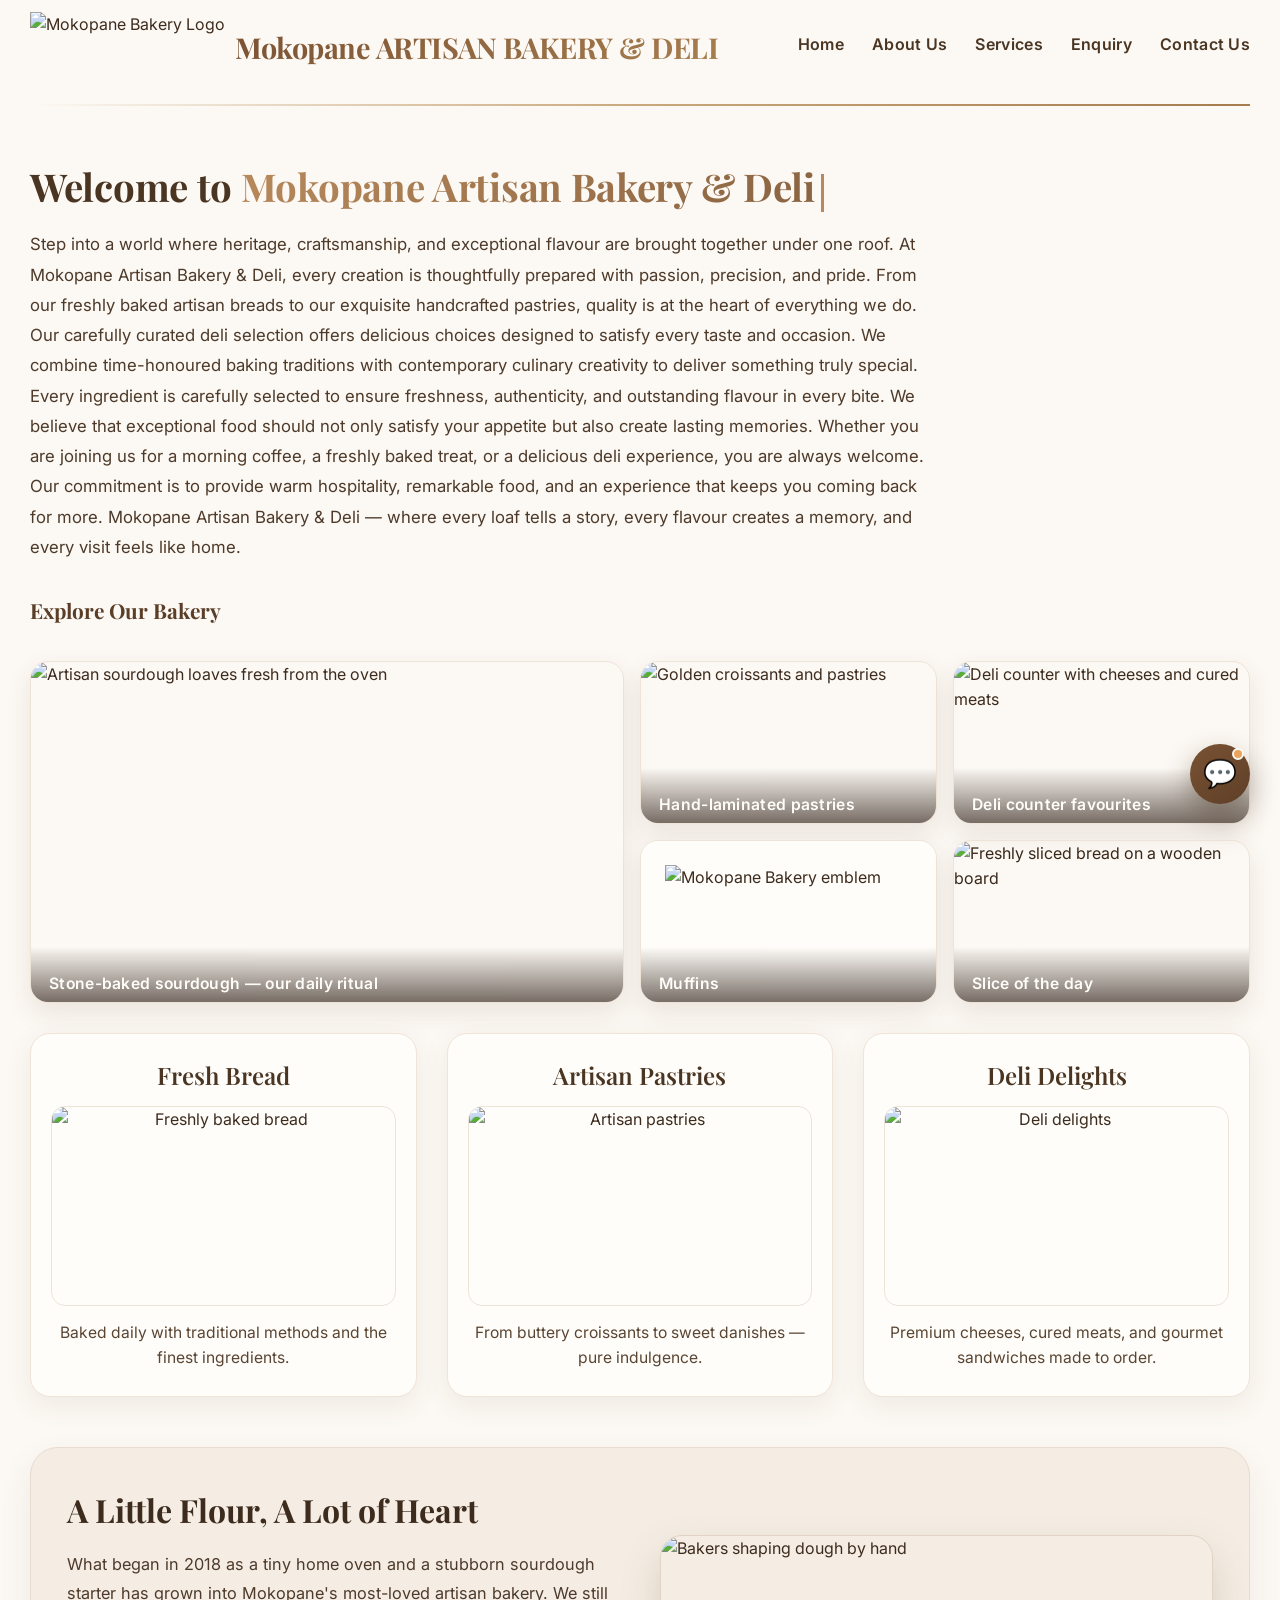
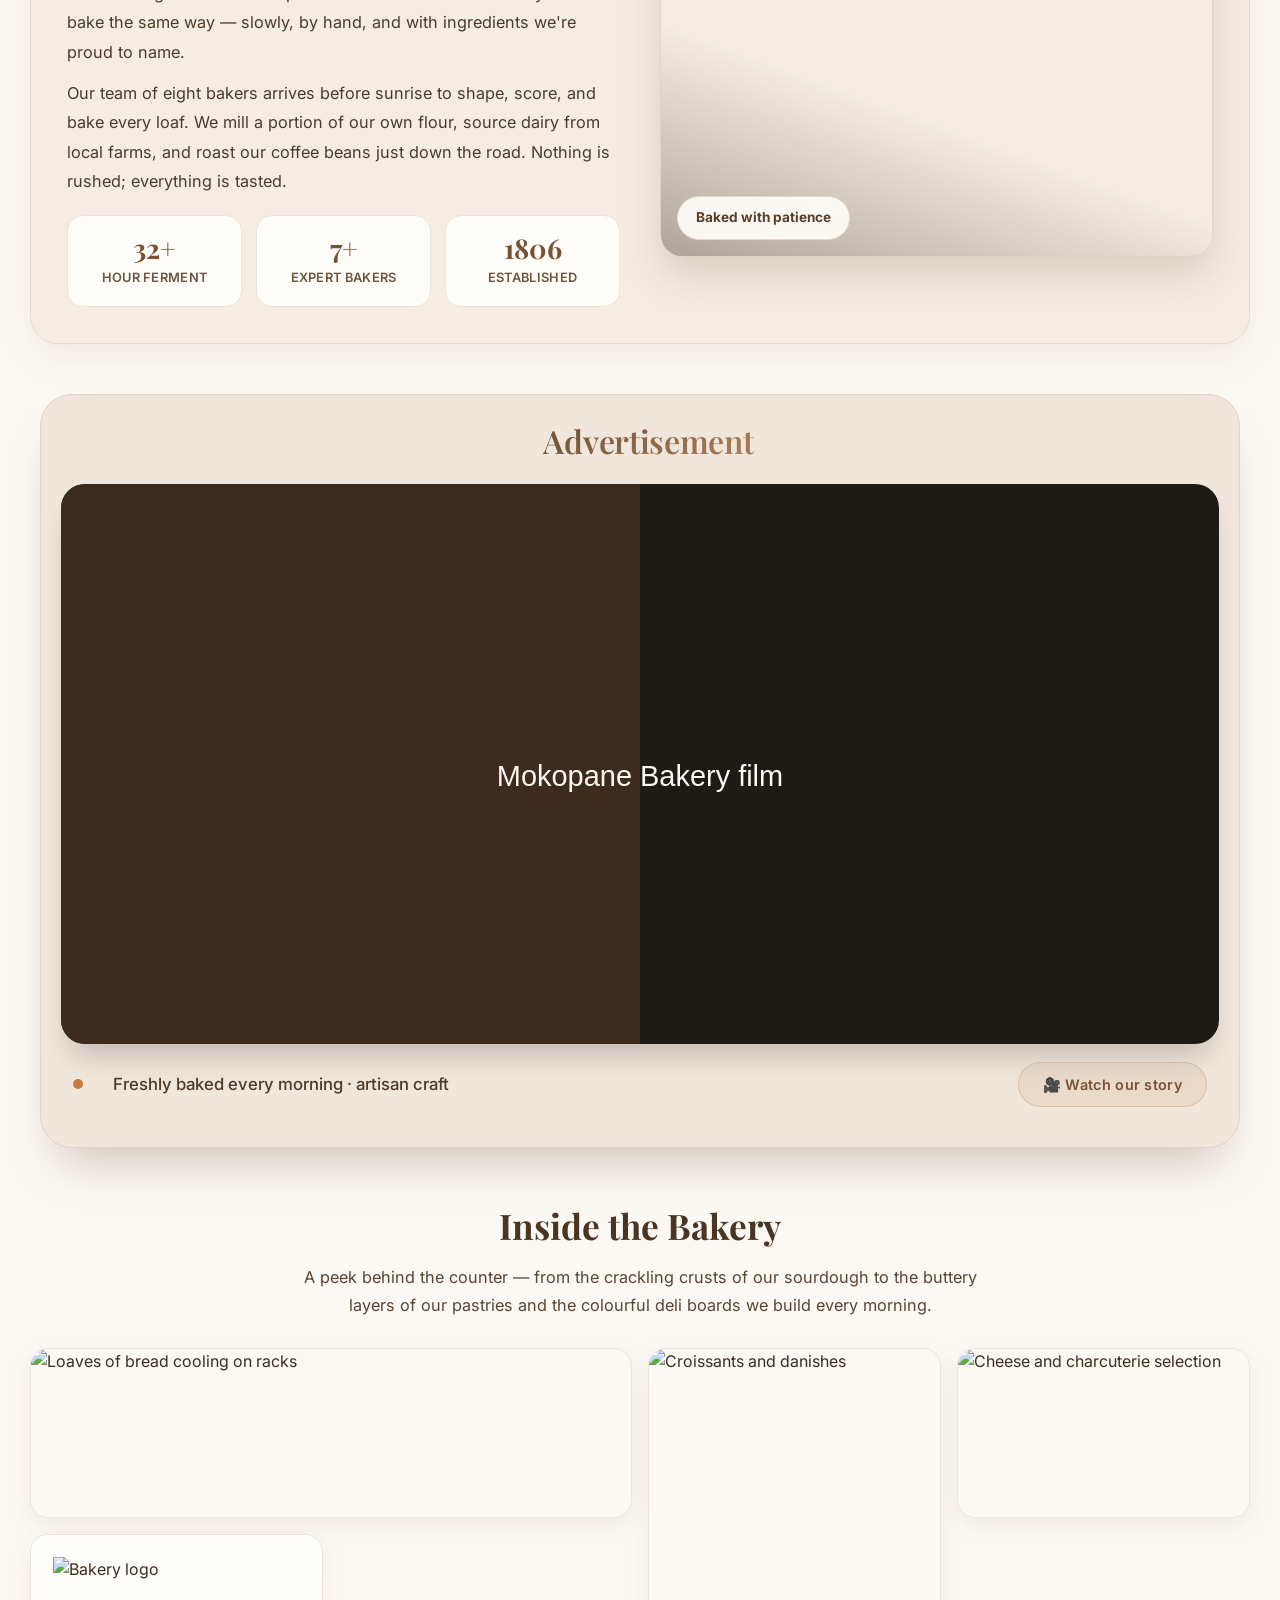
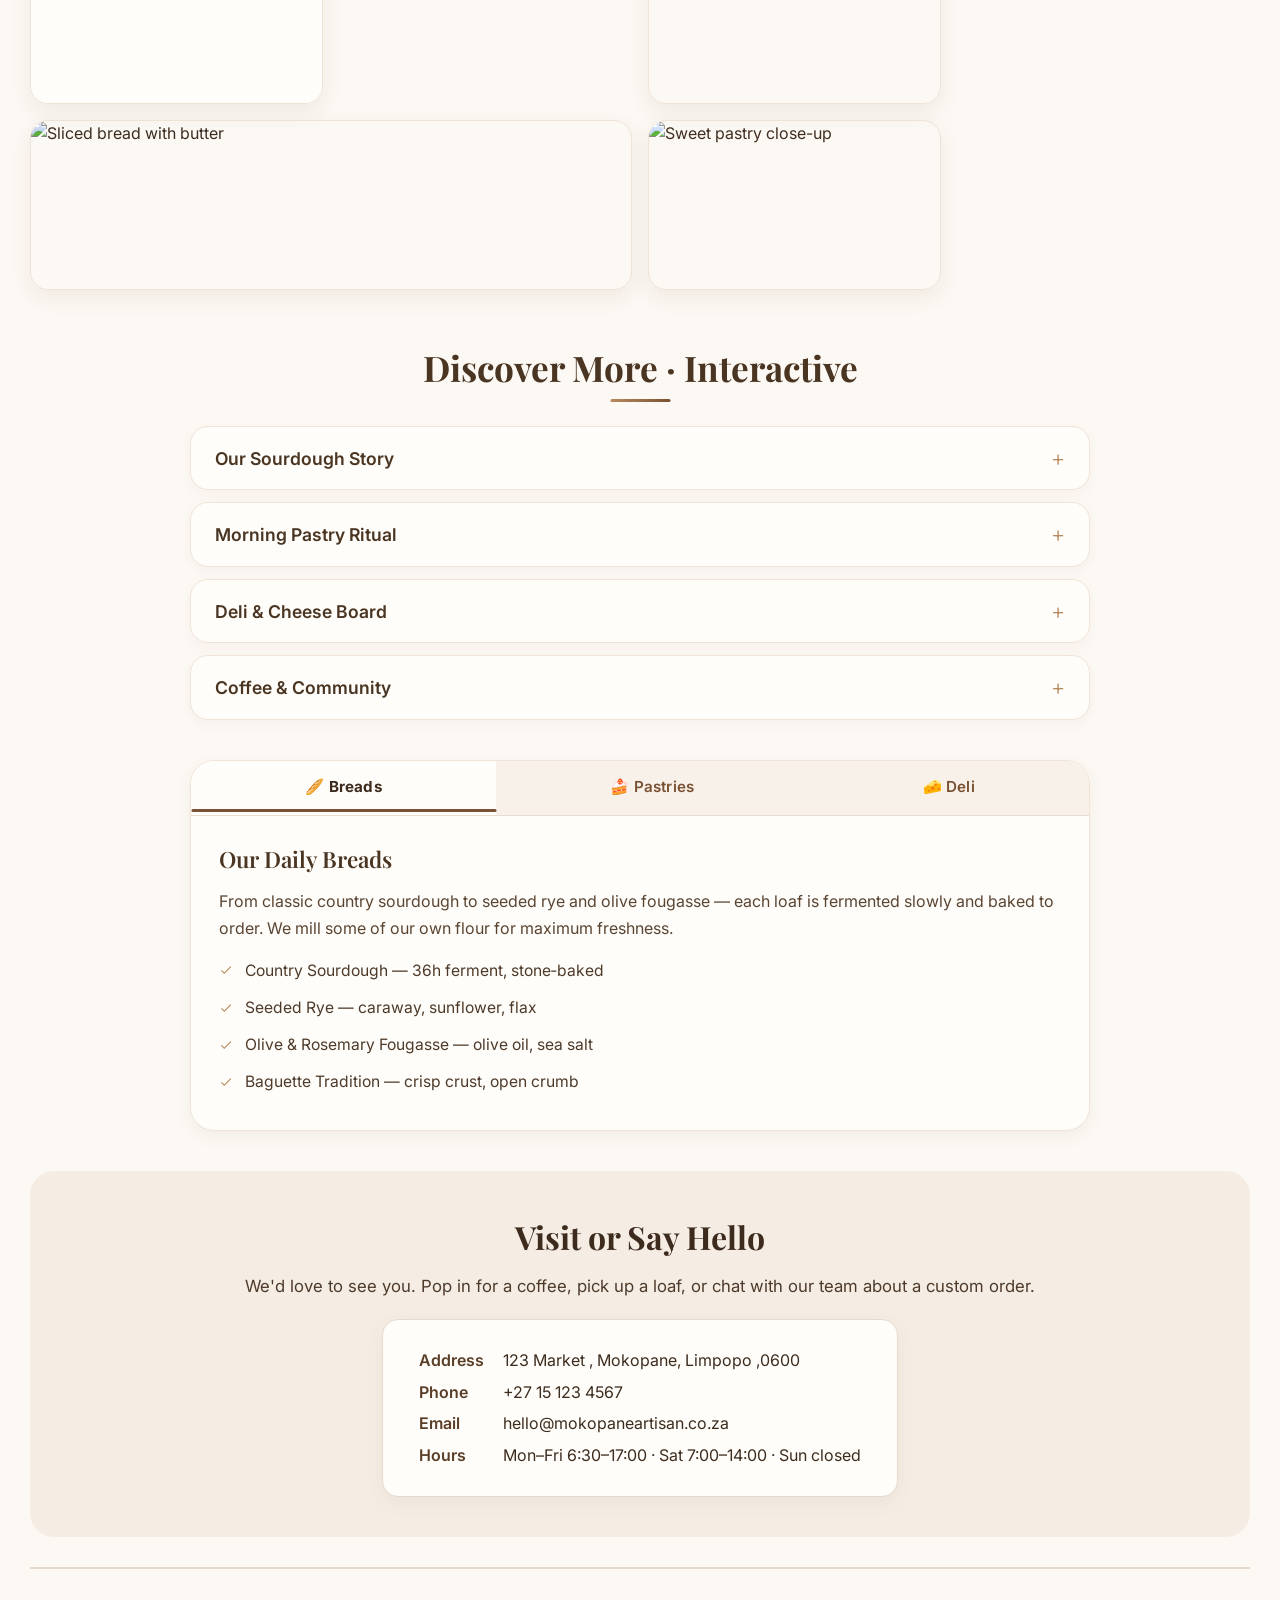
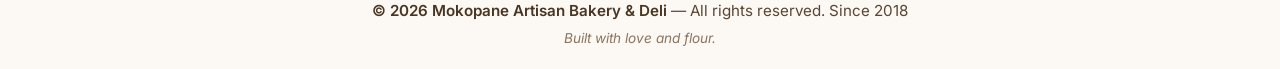
==== Final POE WEDE Part 3 Thapelo Daniel Manyama ST10270404/Websites/index.html @ 0e778c8f "Add files via upload" ====
<!DOCTYPE html>
<html lang="en">
<head>
    <meta charset="UTF-8">
    <meta name="viewport" content="width=device-width, initial-scale=1.0">
    <title>index</title>
    
    
    <meta name="description" content="Mokopane Artisan Bakery &amp; Deli offers fresh sourdough, handmade pastries, artisan cheeses, cured meats and gourmet sandwiches in Mokopane, Limpopo. Visit us or order custom cakes.">
    <meta name="keywords" content="Mokopane bakery, artisan bakery, deli, sourdough bread, pastries, croissants, cheese board, custom cakes, Limpopo bakery, fresh bread Mokopane">
    <meta name="author" content="Mokopane Artisan Bakery &amp; Deli">
    <meta name="robots" content="index, follow">
    <meta name="theme-color" content="#7a5233">


    <!-- Google Fonts -->
    <link rel="preconnect" href="https://fonts.googleapis.com">
    <link rel="preconnect" href="https://fonts.gstatic.com" crossorigin>
    <link href="https://fonts.googleapis.com/css2?family=Playfair+Display:ital,wght@0,400;0,600;0,700;1,400&family=Inter:wght@300;400;500;600;700&display=swap" rel="stylesheet">

    <style>
        /* ===== RESET & BASE ===== */
        * {
            margin: 0;
            padding: 0;
            box-sizing: border-box;
        }

        body {
            font-family: 'Inter', sans-serif;
            background: #fcf8f3;
            color: #3d2c1e;
            line-height: 1.6;
            scroll-behavior: smooth;
            overflow-x: hidden;
        }

        a {
            text-decoration: none;
            color: inherit;
            transition: color 0.25s ease;
        }

        img {
            max-width: 100%;
            height: auto;
            display: block;
            border-radius: 14px;
        }

        hr {
            border: none;
            height: 2px;
            background: linear-gradient(90deg, transparent, #c9a87c, #a67c4e, #c9a87c, transparent);
            margin: 10px 0 30px 0;
            background-size: 200% 100%;
            animation: shimmerLine 4s linear infinite;
        }

        @keyframes shimmerLine {
            0% { background-position: -200% 0; }
            100% { background-position: 200% 0; }
        }

        /* ===== CONTAINER ===== */
        .container {
            max-width: 1280px;
            margin: 0 auto;
            padding: 0 30px;
        }

        /* ===== HEADER ===== */
        .header-table {
            width: 100%;
            border-collapse: collapse;
        }

        .header-table td {
            padding: 12px 0;
            vertical-align: middle;
        }

        .logo-area {
            display: flex;
            align-items: center;
            gap: 6px;
            flex-wrap: wrap;
        }

        .logo-area img {
            height: 70px;
            width: auto;
            border-radius: 0;
            margin-right: 4px;
            transition: transform 0.4s cubic-bezier(0.2, 0.9, 0.3, 1.4);
            animation: logoFloat 6s ease-in-out infinite;
        }

        .logo-area img:hover {
            transform: rotate(-6deg) scale(1.06);
        }

        @keyframes logoFloat {
            0%, 100% { transform: translateY(0) rotate(0deg); }
            50% { transform: translateY(-5px) rotate(-2deg); }
        }

        .logo-area h1 {
            font-family: 'Playfair Display', serif;
            font-size: 1.8rem;
            font-weight: 700;
            color: #5a3e28;
            letter-spacing: -0.5px;
            background: linear-gradient(135deg, #7a5233, #a67c4e, #7a5233);
            background-size: 200% auto;
            -webkit-background-clip: text;
            -webkit-text-fill-color: transparent;
            background-clip: text;
            animation: gradientShift 6s ease infinite;
        }

        @keyframes gradientShift {
            0%, 100% { background-position: 0% center; }
            50% { background-position: 100% center; }
        }

        /* Navigation */
        .nav-links {
            display: flex;
            gap: 28px;
            justify-content: flex-end;
            flex-wrap: wrap;
        }

        .nav-links a {
            font-weight: 600;
            font-size: 1rem;
            color: #4a3522;
            letter-spacing: 0.3px;
            position: relative;
            padding-bottom: 4px;
        }

        .nav-links a::after {
            content: '';
            position: absolute;
            bottom: 0;
            left: 0;
            width: 0;
            height: 2.5px;
            background: #b8895c;
            transition: width 0.3s ease;
            border-radius: 4px;
        }

        .nav-links a:hover::after {
            width: 100%;
        }

        .nav-links a:hover {
            color: #7a5233;
        }

        /* ===== WELCOME ===== */
        .welcome-section {
            padding: 20px 0 10px 0;
        }

        .welcome-section h2 {
            font-family: 'Playfair Display', serif;
            font-size: 2.4rem;
            font-weight: 700;
            color: #4a3522;
            margin-bottom: 12px;
            letter-spacing: -0.3px;
        }

        .welcome-section h2 span {
            background: linear-gradient(135deg, #b8895c, #8b6542, #b8895c);
            background-size: 200% auto;
            -webkit-background-clip: text;
            -webkit-text-fill-color: transparent;
            background-clip: text;
            animation: gradientShift 4s ease infinite;
        }

        .welcome-section p {
            font-size: 1.05rem;
            color: #4d3a2a;
            max-width: 900px;
            line-height: 1.8;
            margin-bottom: 6px;
        }

        .welcome-section h2::after {
            content: '';
            display: inline-block;
            width: 3px;
            height: 1em;
            background: #b8895c;
            margin-left: 6px;
            vertical-align: text-bottom;
            animation: blinkCursor 1s step-end infinite;
        }

        @keyframes blinkCursor {
            0%, 100% { opacity: 1; }
            50% { opacity: 0; }
        }

        /* ===== WELCOME HERO IMAGE STRIP (NEW) ===== */
        .hero-strip {
            display: grid;
            grid-template-columns: 2fr 1fr 1fr;
            gap: 16px;
            margin: 24px 0 10px;
        }

        .hero-strip figure {
            position: relative;
            overflow: hidden;
            border-radius: 18px;
            border: 1px solid #eee3d7;
            box-shadow: 0 10px 26px rgba(90, 62, 40, 0.10);
            cursor: pointer;
        }

        .hero-strip figure:first-child {
            grid-row: span 2;
        }

        .hero-strip img {
            width: 100%;
            height: 100%;
            object-fit: cover;
            transition: transform 0.6s cubic-bezier(0.2, 0.9, 0.3, 1.2), filter 0.4s;
        }

        .hero-strip figure:first-child img { min-height: 340px; }
        .hero-strip figure:not(:first-child) img { min-height: 160px; }

        .hero-strip figure:hover img {
            transform: scale(1.06) rotate(0.4deg);
            filter: brightness(1.05) saturate(1.08);
        }

        .hero-strip figcaption {
            position: absolute;
            inset: auto 0 0 0;
            padding: 24px 18px 14px;
            color: #fffdf9;
            font-weight: 600;
            font-size: 0.98rem;
            letter-spacing: 0.3px;
            background: linear-gradient(transparent, rgba(40, 26, 16, 0.78));
            transform: translateY(8px);
            opacity: 0.92;
            transition: transform 0.3s ease, opacity 0.3s ease;
        }

        .hero-strip figure:hover figcaption {
            transform: translateY(0);
            opacity: 1;
        }

        /* ===== FEATURES ===== */
        .features-grid {
            display: grid;
            grid-template-columns: repeat(3, 1fr);
            gap: 30px;
            margin: 30px 0 40px 0;
        }

        .feature-card {
            background: #fffdf9;
            padding: 22px 20px 26px 20px;
            border-radius: 20px;
            box-shadow: 0 8px 28px rgba(90, 62, 40, 0.08);
            transition: transform 0.3s ease, box-shadow 0.35s ease;
            text-align: center;
            border: 1px solid #f0e4d8;
            position: relative;
            overflow: hidden;
        }

        .feature-card::before {
            content: '';
            position: absolute;
            top: 0;
            left: -100%;
            width: 100%;
            height: 100%;
            background: linear-gradient(120deg, transparent, rgba(255, 255, 255, 0.6), transparent);
            transition: left 0.6s ease;
        }

        .feature-card:hover::before {
            left: 100%;
        }

        .feature-card:hover {
            transform: translateY(-8px) scale(1.01);
            box-shadow: 0 20px 44px rgba(90, 62, 40, 0.16);
        }

        .feature-card h3 {
            font-family: 'Playfair Display', serif;
            font-size: 1.5rem;
            font-weight: 600;
            color: #4a3522;
            margin-bottom: 12px;
            transition: letter-spacing 0.3s ease;
        }

        .feature-card:hover h3 {
            letter-spacing: 0.5px;
            color: #7a5233;
        }

        .feature-card img {
            width: 100%;
            height: 200px;
            object-fit: cover;
            border-radius: 14px;
            margin-bottom: 14px;
            border: 1px solid #eee3d7;
            transition: transform 0.5s cubic-bezier(0.2, 0.9, 0.3, 1.4), filter 0.4s ease;
        }

        .feature-card:hover img {
            transform: scale(1.04) rotate(0.5deg);
            filter: brightness(1.05) saturate(1.05);
        }

        .feature-card p {
            font-size: 0.98rem;
            color: #5a4533;
            line-height: 1.6;
        }

        /* ===== VIDEO SECTION ===== */
        .video-section {
            margin: 50px 0 40px;
            padding: 0 10px;
        }

        .video-wrapper {
            position: relative;
            background: #f0e6db;
            border-radius: 32px;
            padding: 20px 20px 40px;
            box-shadow: 0 30px 50px -20px rgba(90, 62, 40, 0.3);
            border: 1px solid #e2d3c4;
            overflow: hidden;
            transition: box-shadow 0.4s;
        }

        .video-wrapper::after {
            content: '';
            position: absolute;
            inset: -2px;
            border-radius: 34px;
            background: linear-gradient(135deg, rgba(184, 137, 92, 0.4), transparent, rgba(184, 137, 92, 0.4));
            background-size: 300% 300%;
            z-index: -1;
            animation: borderGlow 6s ease infinite;
        }

        @keyframes borderGlow {
            0%, 100% { background-position: 0% 50%; }
            50% { background-position: 100% 50%; }
        }

        .video-wrapper:hover {
            box-shadow: 0 40px 60px -20px rgba(90, 62, 40, 0.4);
        }

        .video-header {
            display: flex;
            align-items: center;
            justify-content: center;
            gap: 12px;
            margin-bottom: 18px;
        }

        .video-header span {
            animation: spinPop 3s ease-in-out infinite;
            display: inline-block;
        }

        @keyframes spinPop {
            0%, 100% { transform: rotate(0deg) scale(1); }
            50% { transform: rotate(12deg) scale(1.15); }
        }

        .video-header h3 {
            font-family: 'Playfair Display', serif;
            font-size: 2rem;
            font-weight: 600;
            color: #3d2c1e;
            letter-spacing: -0.3px;
            background: linear-gradient(145deg, #6b4d32, #a57b55, #6b4d32);
            background-size: 200% auto;
            -webkit-background-clip: text;
            -webkit-text-fill-color: transparent;
            background-clip: text;
            display: inline-block;
            animation: gradientShift 5s ease infinite;
        }

        .video-container {
            position: relative;
            width: 100%;
            border-radius: 24px;
            overflow: hidden;
            box-shadow: 0 20px 30px -10px rgba(0, 0, 0, 0.2);
            background: #1e1a16;
            transition: transform 0.3s ease;
        }

        .video-container video {
            display: block;
            width: 100%;
            height: auto;
            max-height: 560px;
            object-fit: cover;
            border-radius: 24px;
            transition: filter 0.5s ease, transform 0.6s ease;
        }

        .video-container:hover video {
            filter: brightness(1.03) contrast(1.02);
            transform: scale(1.01);
        }

        .video-caption {
            margin-top: 18px;
            display: flex;
            flex-wrap: wrap;
            align-items: center;
            justify-content: space-between;
            gap: 16px;
            color: #4f3a28;
            font-weight: 500;
            padding: 0 12px;
        }

        .video-caption p {
            font-size: 1.05rem;
            display: flex;
            align-items: center;
            gap: 10px;
            color: #4f3a28;
        }

        .video-caption p i {
            display: inline-block;
            animation: twinkle 2s ease-in-out infinite;
        }

        @keyframes twinkle {
            0%, 100% { transform: scale(1) rotate(0deg); opacity: 1; }
            50% { transform: scale(1.3) rotate(15deg); opacity: 0.8; }
        }

        .video-badge {
            background: #b8895c20;
            border-radius: 60px;
            padding: 10px 24px;
            font-size: 0.9rem;
            font-weight: 600;
            color: #7a5233;
            border: 1px solid #b8895c50;
            backdrop-filter: blur(2px);
            letter-spacing: 0.3px;
            cursor: pointer;
            transition: all 0.3s ease;
            position: relative;
            overflow: hidden;
        }

        .video-badge::after {
            content: '';
            position: absolute;
            top: 50%;
            left: 50%;
            width: 0;
            height: 0;
            background: rgba(255, 255, 255, 0.4);
            border-radius: 50%;
            transform: translate(-50%, -50%);
            transition: width 0.5s ease, height 0.5s ease;
        }

        .video-badge:hover::after {
            width: 250px;
            height: 250px;
        }

        .video-badge:hover {
            background: #b8895c40;
            color: #4a3522;
            transform: translateY(-2px);
            box-shadow: 0 8px 18px rgba(122, 82, 51, 0.25);
        }

        .pulse-dot {
            display: inline-block;
            width: 10px;
            height: 10px;
            background: #c47b3c;
            border-radius: 50%;
            margin-right: 10px;
            box-shadow: 0 0 0 0 rgba(196, 123, 60, 0.7);
            animation: pulse 2s infinite;
        }

        @keyframes pulse {
            0% { box-shadow: 0 0 0 0 rgba(196, 123, 60, 0.7); }
            70% { box-shadow: 0 0 0 12px rgba(196, 123, 60, 0); }
            100% { box-shadow: 0 0 0 0 rgba(196, 123, 60, 0); }
        }

        /* ===== GALLERY (NEW) ===== */
        .gallery-section {
            margin: 50px 0 40px;
        }

        .gallery-section h2 {
            font-family: 'Playfair Display', serif;
            font-size: 2.2rem;
            font-weight: 700;
            color: #4a3522;
            margin-bottom: 10px;
            text-align: center;
        }

        .gallery-section > p {
            text-align: center;
            color: #5a4533;
            max-width: 720px;
            margin: 0 auto 28px;
            font-size: 1.02rem;
            line-height: 1.7;
        }

        .gallery-grid {
            display: grid;
            grid-template-columns: repeat(4, 1fr);
            grid-auto-rows: 170px;
            gap: 16px;
        }

        .gallery-item {
            position: relative;
            overflow: hidden;
            border-radius: 18px;
            border: 1px solid #eee3d7;
            box-shadow: 0 8px 22px rgba(90, 62, 40, 0.08);
            cursor: pointer;
        }

        .gallery-item.wide { grid-column: span 2; }
        .gallery-item.tall { grid-row: span 2; }

        .gallery-item img {
            width: 100%;
            height: 100%;
            object-fit: cover;
            transition: transform 0.6s cubic-bezier(0.2, 0.9, 0.3, 1.2), filter 0.4s;
        }

        .gallery-item:hover img {
            transform: scale(1.08);
            filter: brightness(1.06) saturate(1.08);
        }

        .gallery-item .gallery-label {
            position: absolute;
            inset: auto 0 0 0;
            padding: 26px 16px 12px;
            color: #fffdf9;
            font-weight: 600;
            font-size: 0.9rem;
            background: linear-gradient(transparent, rgba(40, 26, 16, 0.8));
            transform: translateY(10px);
            opacity: 0;
            transition: transform 0.35s ease, opacity 0.35s ease;
        }

        .gallery-item:hover .gallery-label {
            transform: translateY(0);
            opacity: 1;
        }

        /* ===== STORY / INFO SECTION (NEW) ===== */
        .story-section {
            display: grid;
            grid-template-columns: 1fr 1fr;
            gap: 40px;
            align-items: center;
            margin: 50px 0 40px;
            background: #f5ede4;
            border-radius: 28px;
            padding: 36px;
            border: 1px solid #e8dcd0;
            box-shadow: 0 14px 36px rgba(90, 62, 40, 0.07);
        }

        .story-text h2 {
            font-family: 'Playfair Display', serif;
            font-size: 2rem;
            font-weight: 700;
            color: #3d2c1e;
            margin-bottom: 14px;
        }

        .story-text p {
            color: #4d3a2a;
            font-size: 1.02rem;
            line-height: 1.8;
            margin-bottom: 12px;
        }

        .story-stats {
            display: grid;
            grid-template-columns: repeat(3, 1fr);
            gap: 14px;
            margin-top: 18px;
        }

        .stat {
            background: #fffdf9;
            border-radius: 16px;
            padding: 16px 10px;
            text-align: center;
            border: 1px solid #eee3d7;
            transition: transform 0.3s ease, box-shadow 0.3s ease;
        }

        .stat:hover {
            transform: translateY(-4px);
            box-shadow: 0 10px 22px rgba(90, 62, 40, 0.12);
        }

        .stat .stat-number {
            font-family: 'Playfair Display', serif;
            font-size: 1.7rem;
            font-weight: 700;
            color: #7a5233;
            display: block;
            line-height: 1.2;
        }

        .stat .stat-label {
            font-size: 0.8rem;
            color: #6b5540;
            letter-spacing: 0.3px;
            text-transform: uppercase;
            font-weight: 600;
        }

        .story-image {
            position: relative;
            border-radius: 22px;
            overflow: hidden;
            border: 1px solid #e2d3c4;
            box-shadow: 0 18px 40px rgba(90, 62, 40, 0.18);
        }

        .story-image img {
            width: 100%;
            height: 100%;
            object-fit: cover;
            min-height: 320px;
            transition: transform 0.7s cubic-bezier(0.2, 0.9, 0.3, 1.2);
        }

        .story-image:hover img {
            transform: scale(1.05);
        }

        .story-image::after {
            content: '';
            position: absolute;
            inset: 0;
            background: linear-gradient(200deg, transparent 55%, rgba(40, 26, 16, 0.35));
            pointer-events: none;
        }

        .story-image .story-badge {
            position: absolute;
            bottom: 16px;
            left: 16px;
            background: rgba(255, 253, 249, 0.92);
            color: #5a3e28;
            font-weight: 700;
            font-size: 0.85rem;
            padding: 10px 18px;
            border-radius: 60px;
            border: 1px solid #e6d9cd;
            backdrop-filter: blur(3px);
            z-index: 2;
        }

        /* ===== ABOUT SNIPPET ===== */
        .about-snippet {
            background: #f5ede4;
            padding: 40px 30px;
            border-radius: 24px;
            margin: 10px 0 40px 0;
            text-align: center;
            border-left: 6px solid #b8895c;
            transition: border-left-width 0.3s ease, box-shadow 0.3s ease;
        }

        .about-snippet:hover {
            border-left-width: 10px;
            box-shadow: 0 10px 30px rgba(90, 62, 40, 0.1);
        }

        .about-snippet h2 {
            font-family: 'Playfair Display', serif;
            font-size: 2rem;
            font-weight: 700;
            color: #3d2c1e;
            margin-bottom: 14px;
        }

        .about-snippet p {
            font-size: 1.05rem;
            max-width: 800px;
            margin: 0 auto 10px auto;
            color: #4d3a2a;
            line-height: 1.8;
        }

        .about-snippet .btn-about {
            display: inline-block;
            margin-top: 12px;
            font-weight: 600;
            color: #7a5233;
            border-bottom: 2px solid #dcc2aa;
            padding-bottom: 3px;
            transition: border-color 0.3s ease, color 0.3s ease, transform 0.3s ease;
        }

        .about-snippet .btn-about:hover {
            border-color: #7a5233;
            color: #3d2c1e;
            transform: translateX(4px);
        }

        /* ===== SERVICES ===== */
        .services-section {
            margin: 30px 0 40px 0;
            text-align: center;
        }

        .services-section>h2 {
            font-family: 'Playfair Display', serif;
            font-size: 2.2rem;
            font-weight: 700;
            color: #4a3522;
            margin-bottom: 20px;
        }

        .services-grid {
            display: grid;
            grid-template-columns: repeat(4, 1fr);
            gap: 24px;
        }

        .service-card {
            background: #fffdf9;
            padding: 22px 16px 24px 16px;
            border-radius: 20px;
            box-shadow: 0 6px 22px rgba(90, 62, 40, 0.06);
            transition: transform 0.3s ease, box-shadow 0.3s ease;
            border: 1px solid #efe6db;
        }

        .service-card:hover {
            transform: translateY(-5px);
            box-shadow: 0 14px 34px rgba(90, 62, 40, 0.10);
        }

        .service-card strong {
            display: block;
            font-family: 'Playfair Display', serif;
            font-size: 1.2rem;
            font-weight: 600;
            color: #4a3522;
            margin-bottom: 8px;
        }

        .service-card img {
            width: 100%;
            height: 160px;
            object-fit: cover;
            border-radius: 14px;
            margin-bottom: 12px;
            border: 1px solid #eee3d7;
        }

        .service-card p {
            font-size: 0.94rem;
            color: #5a4533;
            line-height: 1.5;
        }

        /* ===== CONTACT ===== */
        .contact-section {
            background: #f5ede4;
            padding: 40px 30px;
            border-radius: 24px;
            margin: 10px 0 30px 0;
            text-align: center;
        }

        .contact-section h2 {
            font-family: 'Playfair Display', serif;
            font-size: 2rem;
            font-weight: 700;
            color: #3d2c1e;
            margin-bottom: 10px;
        }

        .contact-section>p {
            font-size: 1.05rem;
            color: #4d3a2a;
            margin-bottom: 18px;
            line-height: 1.7;
        }

        .contact-details {
            display: inline-block;
            text-align: left;
            background: #fffdf9;
            padding: 22px 36px;
            border-radius: 16px;
            box-shadow: 0 6px 20px rgba(90, 62, 40, 0.06);
            border: 1px solid #e6d9cd;
        }

        .contact-details p {
            margin: 6px 0;
            font-size: 1rem;
        }

        .contact-details strong {
            color: #5a3e28;
            font-weight: 600;
            min-width: 80px;
            display: inline-block;
        }

        .contact-details .contact-value {
            color: #3d2c1e;
            font-weight: 400;
        }

        /* ===== FOOTER ===== */
        .footer {
            text-align: center;
            padding: 26px 0 16px 0;
            border-top: 2px solid #e6d9cd;
            margin-top: 16px;
        }

        .footer p {
            font-size: 0.95rem;
            color: #5a4533;
            margin: 4px 0;
        }

        .footer strong {
            font-weight: 600;
            color: #4a3522;
        }

        .footer .sub {
            font-size: 0.85rem;
            color: #8b755f;
            font-style: italic;
            animation: subPulse 3s ease-in-out infinite;
        }

        @keyframes subPulse {
            0%, 100% { opacity: 0.7; }
            50% { opacity: 1; }
        }

        /* ===== BACK TO TOP BUTTON ===== */
        .to-top {
            position: fixed;
            bottom: 30px;
            right: 30px;
            background: #7a5233;
            color: #fcf8f3;
            width: 50px;
            height: 50px;
            border-radius: 30px;
            display: flex;
            align-items: center;
            justify-content: center;
            font-size: 1.6rem;
            box-shadow: 0 8px 20px rgba(60, 40, 20, 0.3);
            opacity: 0;
            visibility: hidden;
            transition: opacity 0.3s, visibility 0.3s, background 0.3s, transform 0.3s;
            z-index: 999;
            border: none;
            cursor: pointer;
        }

        .to-top.show {
            opacity: 1;
            visibility: visible;
            animation: bobUpDown 2.5s ease-in-out infinite;
        }

        .to-top:hover {
            background: #5e3f28;
            transform: scale(1.1);
            animation-play-state: paused;
        }

        @keyframes bobUpDown {
            0%, 100% { transform: translateY(0); }
            50% { transform: translateY(-5px); }
        }

        /* ===== SCROLL REVEAL ANIMATION ===== */
        .reveal {
            opacity: 0;
            transform: translateY(40px);
            transition: opacity 0.8s cubic-bezier(0.2, 0.9, 0.3, 1), transform 0.8s cubic-bezier(0.2, 0.9, 0.3, 1);
        }

        .reveal.active {
            opacity: 1;
            transform: translateY(0);
        }

        .reveal-stagger > * {
            opacity: 0;
            transform: translateY(30px) scale(0.97);
            transition: opacity 0.7s cubic-bezier(0.2, 0.9, 0.3, 1), transform 0.7s cubic-bezier(0.2, 0.9, 0.3, 1);
        }

        .reveal-stagger.active > *:nth-child(1) { transition-delay: 0.05s; opacity: 1; transform: translateY(0) scale(1); }
        .reveal-stagger.active > *:nth-child(2) { transition-delay: 0.18s; opacity: 1; transform: translateY(0) scale(1); }
        .reveal-stagger.active > *:nth-child(3) { transition-delay: 0.31s; opacity: 1; transform: translateY(0) scale(1); }
        .reveal-stagger.active > *:nth-child(4) { transition-delay: 0.44s; opacity: 1; transform: translateY(0) scale(1); }
        .reveal-stagger.active > *:nth-child(5) { transition-delay: 0.57s; opacity: 1; transform: translateY(0) scale(1); }

        /* ===== ACCORDION & TABS ===== */
        .interactive-section {
            margin: 50px 0 40px;
        }

        .interactive-section h2 {
            font-family: 'Playfair Display', serif;
            font-size: 2.2rem;
            font-weight: 700;
            color: #4a3522;
            margin-bottom: 24px;
            text-align: center;
            position: relative;
            display: inline-block;
            left: 50%;
            transform: translateX(-50%);
            padding-bottom: 6px;
        }

        .interactive-section h2::after {
            content: '';
            position: absolute;
            bottom: 0;
            left: 50%;
            transform: translateX(-50%);
            width: 60px;
            height: 3px;
            background: linear-gradient(90deg, #b8895c, #7a5233, #b8895c);
            background-size: 200% auto;
            border-radius: 4px;
            animation: gradientShift 3s ease infinite;
        }

        .accordion {
            display: flex;
            flex-direction: column;
            gap: 12px;
            max-width: 900px;
            margin: 0 auto 40px;
        }

        .accordion-item {
            background: #fffdf9;
            border-radius: 18px;
            border: 1px solid #f0e4d8;
            box-shadow: 0 4px 14px rgba(90, 62, 40, 0.04);
            overflow: hidden;
            transition: box-shadow 0.3s ease, transform 0.3s ease;
        }

        .accordion-item:hover {
            box-shadow: 0 8px 22px rgba(90, 62, 40, 0.08);
            transform: translateX(4px);
        }

        .accordion-header {
            width: 100%;
            background: transparent;
            border: none;
            padding: 20px 24px;
            display: flex;
            justify-content: space-between;
            align-items: center;
            cursor: pointer;
            font-family: 'Inter', sans-serif;
            font-weight: 600;
            font-size: 1.1rem;
            color: #4a3522;
            transition: background 0.2s, color 0.2s, padding 0.3s;
            text-align: left;
        }

        .accordion-header:hover {
            background: #faf2ea;
            padding-left: 28px;
        }

        .accordion-header .icon {
            font-size: 1.4rem;
            font-weight: 300;
            color: #b8895c;
            transition: transform 0.4s cubic-bezier(0.2, 0.9, 0.3, 1.4), color 0.3s;
            line-height: 1;
            display: inline-block;
        }

        .accordion-item.open .accordion-header .icon {
            transform: rotate(135deg);
            color: #7a5233;
        }

        .accordion-content {
            max-height: 0;
            overflow: hidden;
            transition: max-height 0.45s cubic-bezier(0.2, 0.9, 0.3, 1), padding 0.3s;
            padding: 0 24px;
            background: #fefcf9;
        }

        .accordion-item.open .accordion-content {
            max-height: 320px;
            padding: 0 24px 22px 24px;
        }

        .accordion-content p {
            margin: 0;
            color: #5a4533;
            font-size: 0.98rem;
            line-height: 1.7;
            animation: fadeSlideIn 0.4s ease both;
        }

        @keyframes fadeSlideIn {
            from { opacity: 0; transform: translateY(-6px); }
            to { opacity: 1; transform: translateY(0); }
        }

        .tabs {
            max-width: 900px;
            margin: 0 auto;
            background: #fffdf9;
            border-radius: 24px;
            border: 1px solid #f0e4d8;
            box-shadow: 0 6px 18px rgba(90, 62, 40, 0.06);
            overflow: hidden;
        }

        .tab-nav {
            display: flex;
            background: #f8f1ea;
            border-bottom: 1px solid #e8dcd0;
            flex-wrap: wrap;
        }

        .tab-btn {
            flex: 1 1 auto;
            background: transparent;
            border: none;
            padding: 16px 20px;
            font-family: 'Inter', sans-serif;
            font-weight: 600;
            font-size: 0.95rem;
            color: #7a5233;
            cursor: pointer;
            transition: background 0.2s, color 0.2s, box-shadow 0.2s;
            border-bottom: 3px solid transparent;
            letter-spacing: 0.2px;
            white-space: nowrap;
            position: relative;
        }

        .tab-btn::before {
            content: '';
            position: absolute;
            bottom: 0;
            left: 50%;
            transform: translateX(-50%);
            width: 0;
            height: 3px;
            background: #b8895c;
            transition: width 0.35s ease;
            border-radius: 3px;
        }

        .tab-btn:hover::before {
            width: 60%;
        }

        .tab-btn:hover {
            background: #efe6dc;
            color: #3d2c1e;
        }

        .tab-btn.active {
            background: #fffdf9;
            color: #3d2c1e;
            font-weight: 700;
        }

        .tab-btn.active::before {
            width: 100%;
            background: #7a5233;
        }

        .tab-panel {
            display: none;
            padding: 26px 28px 30px;
            animation: fadeIn 0.4s ease;
        }

        .tab-panel.active {
            display: block;
        }

        .tab-panel h3 {
            font-family: 'Playfair Display', serif;
            font-size: 1.4rem;
            color: #4a3522;
            margin-bottom: 10px;
            font-weight: 600;
        }

        .tab-panel p {
            color: #5a4533;
            font-size: 1rem;
            line-height: 1.7;
            margin-bottom: 10px;
        }

        .tab-panel ul {
            list-style: none;
            padding-left: 0;
            margin-top: 8px;
        }

        .tab-panel ul li {
            padding: 6px 0 6px 26px;
            background: url("data:image/svg+xml,%3Csvg xmlns='http://www.w3.org/2000/svg' width='14' height='14' viewBox='0 0 24 24' fill='%23b8895c'%3E%3Cpath d='M9 16.17L4.83 12l-1.42 1.41L9 19 21 7l-1.41-1.41L9 16.17z'/%3E%3C/svg%3E") left center no-repeat;
            background-size: 14px;
            color: #4d3a2a;
            font-size: 0.98rem;
            transition: transform 0.25s ease, color 0.25s ease;
        }

        .tab-panel ul li:hover {
            transform: translateX(5px);
            color: #7a5233;
        }

        @keyframes fadeIn {
            from { opacity: 0.3; transform: translateY(8px); }
            to { opacity: 1; transform: translateY(0); }
        }

        /* ===== MODAL ===== */
        .modal-overlay {
            position: fixed;
            inset: 0;
            background: rgba(40, 28, 18, 0.6);
            backdrop-filter: blur(4px);
            display: flex;
            align-items: center;
            justify-content: center;
            z-index: 2000;
            opacity: 0;
            visibility: hidden;
            transition: opacity 0.3s, visibility 0.3s;
            padding: 20px;
        }

        .modal-overlay.open {
            opacity: 1;
            visibility: visible;
        }

        .modal {
            background: #fffdf9;
            max-width: 560px;
            width: 100%;
            border-radius: 28px;
            box-shadow: 0 40px 80px -20px rgba(40, 20, 10, 0.5);
            padding: 32px 30px 30px;
            position: relative;
            border: 1px solid #e6d9cd;
            transform: scale(0.9) translateY(20px);
            transition: transform 0.4s cubic-bezier(0.2, 0.9, 0.3, 1.4);
            max-height: 90vh;
            overflow-y: auto;
        }

        .modal-overlay.open .modal {
            transform: scale(1) translateY(0);
        }

        .modal-close {
            position: absolute;
            top: 16px;
            right: 20px;
            background: transparent;
            border: none;
            font-size: 2rem;
            line-height: 1;
            color: #8b755f;
            cursor: pointer;
            transition: color 0.2s, transform 0.3s;
            padding: 4px;
        }

        .modal-close:hover {
            color: #3d2c1e;
            transform: rotate(90deg) scale(1.1);
        }

        .modal h2 {
            font-family: 'Playfair Display', serif;
            font-size: 1.9rem;
            color: #3d2c1e;
            margin-bottom: 10px;
            padding-right: 24px;
            font-weight: 700;
        }

        .modal p {
            color: #5a4533;
            font-size: 1rem;
            line-height: 1.7;
            margin-bottom: 14px;
        }

        .modal .modal-img {
            width: 100%;
            height: 160px;
            object-fit: cover;
            border-radius: 16px;
            margin: 12px 0 16px;
            border: 1px solid #eee3d7;
            animation: modalImgReveal 0.6s ease both;
        }

        @keyframes modalImgReveal {
            from { opacity: 0; transform: scale(0.95); }
            to { opacity: 1; transform: scale(1); }
        }

        .modal .modal-actions {
            display: flex;
            gap: 12px;
            flex-wrap: wrap;
            margin-top: 8px;
        }

        .modal .btn {
            padding: 12px 24px;
            border-radius: 60px;
            font-weight: 600;
            font-size: 0.95rem;
            cursor: pointer;
            border: none;
            transition: background 0.2s, transform 0.2s, box-shadow 0.2s;
            text-align: center;
            flex: 1 1 auto;
        }

        .modal .btn-primary {
            background: #7a5233;
            color: #fcf8f3;
            box-shadow: 0 6px 14px rgba(122, 82, 51, 0.3);
            position: relative;
            overflow: hidden;
        }

        .modal .btn-primary::after {
            content: '';
            position: absolute;
            top: 50%;
            left: 50%;
            width: 0;
            height: 0;
            background: rgba(255, 255, 255, 0.3);
            border-radius: 50%;
            transform: translate(-50%, -50%);
            transition: width 0.5s ease, height 0.5s ease;
        }

        .modal .btn-primary:hover::after {
            width: 250px;
            height: 250px;
        }

        .modal .btn-primary:hover {
            background: #5e3f28;
            transform: translateY(-2px);
            box-shadow: 0 10px 24px rgba(94, 63, 40, 0.35);
        }

        .modal .btn-secondary {
            background: #f0e4d8;
            color: #4a3522;
        }

        .modal .btn-secondary:hover {
            background: #e6d6c8;
            transform: translateY(-2px);
        }

        /* ===== CHATBOT (NEW) ===== */
        .chat-launcher {
            position: fixed;
            bottom: 96px;
            right: 30px;
            width: 60px;
            height: 60px;
            border-radius: 50%;
            background: linear-gradient(145deg, #7a5233, #5e3f28);
            color: #fcf8f3;
            border: none;
            cursor: pointer;
            display: flex;
            align-items: center;
            justify-content: center;
            font-size: 1.7rem;
            box-shadow: 0 12px 28px rgba(60, 40, 20, 0.38);
            z-index: 1500;
            transition: transform 0.3s ease, box-shadow 0.3s ease;
            animation: chatPulse 2.8s ease-in-out infinite;
        }

        .chat-launcher:hover {
            transform: scale(1.08) rotate(-4deg);
            box-shadow: 0 16px 34px rgba(60, 40, 20, 0.5);
            animation-play-state: paused;
        }

        .chat-launcher .chat-dot {
            position: absolute;
            top: 4px;
            right: 6px;
            width: 12px;
            height: 12px;
            background: #e8a45c;
            border-radius: 50%;
            border: 2px solid #fcf8f3;
            animation: blinkCursor 1.2s step-end infinite;
        }

        @keyframes chatPulse {
            0%, 100% { box-shadow: 0 12px 28px rgba(60, 40, 20, 0.38), 0 0 0 0 rgba(184, 137, 92, 0.5); }
            50% { box-shadow: 0 12px 28px rgba(60, 40, 20, 0.38), 0 0 0 14px rgba(184, 137, 92, 0); }
        }

        .chat-window {
            position: fixed;
            bottom: 168px;
            right: 30px;
            width: 360px;
            max-width: calc(100vw - 32px);
            max-height: 520px;
            background: #fffdf9;
            border-radius: 24px;
            border: 1px solid #e6d9cd;
            box-shadow: 0 30px 70px -20px rgba(40, 20, 10, 0.45);
            display: flex;
            flex-direction: column;
            overflow: hidden;
            z-index: 1600;
            opacity: 0;
            visibility: hidden;
            transform: translateY(20px) scale(0.96);
            transform-origin: bottom right;
            transition: opacity 0.3s ease, visibility 0.3s ease, transform 0.35s cubic-bezier(0.2, 0.9, 0.3, 1.3);
        }

        .chat-window.open {
            opacity: 1;
            visibility: visible;
            transform: translateY(0) scale(1);
        }

        .chat-header {
            background: linear-gradient(135deg, #7a5233, #5e3f28);
            color: #fcf8f3;
            padding: 16px 18px;
            display: flex;
            align-items: center;
            gap: 12px;
            flex-shrink: 0;
        }

        .chat-avatar {
            width: 40px;
            height: 40px;
            border-radius: 50%;
            background: #f0e4d8;
            display: flex;
            align-items: center;
            justify-content: center;
            font-size: 1.3rem;
            flex-shrink: 0;
            border: 2px solid rgba(255, 253, 249, 0.5);
        }

        .chat-header-info h4 {
            font-family: 'Playfair Display', serif;
            font-size: 1.05rem;
            font-weight: 700;
            line-height: 1.2;
        }

        .chat-header-info span {
            font-size: 0.78rem;
            opacity: 0.85;
            display: flex;
            align-items: center;
            gap: 5px;
        }

        .chat-header-info span::before {
            content: '';
            width: 7px;
            height: 7px;
            border-radius: 50%;
            background: #8ed081;
            display: inline-block;
            animation: blinkCursor 1.6s step-end infinite;
        }

        .chat-header .chat-close {
            margin-left: auto;
            background: transparent;
            border: none;
            color: #f0e4d8;
            font-size: 1.5rem;
            line-height: 1;
            cursor: pointer;
            padding: 4px 6px;
            border-radius: 8px;
            transition: background 0.2s, transform 0.2s;
        }

        .chat-header .chat-close:hover {
            background: rgba(255, 255, 255, 0.16);
            transform: rotate(90deg);
        }

        .chat-messages {
            flex: 1;
            overflow-y: auto;
            padding: 18px 16px;
            display: flex;
            flex-direction: column;
            gap: 10px;
            background: #fdf9f4;
            scroll-behavior: smooth;
        }

        .chat-messages::-webkit-scrollbar { width: 8px; }
        .chat-messages::-webkit-scrollbar-track { background: transparent; }
        .chat-messages::-webkit-scrollbar-thumb {
            background: #e2d3c4;
            border-radius: 8px;
        }

        .msg {
            max-width: 82%;
            padding: 11px 15px;
            border-radius: 18px;
            font-size: 0.92rem;
            line-height: 1.55;
            animation: msgPop 0.35s cubic-bezier(0.2, 0.9, 0.3, 1.3) both;
            word-wrap: break-word;
        }

        @keyframes msgPop {
            from { opacity: 0; transform: translateY(10px) scale(0.96); }
            to { opacity: 1; transform: translateY(0) scale(1); }
        }

        .msg.bot {
            background: #fffdf9;
            color: #4a3522;
            border: 1px solid #eee3d7;
            align-self: flex-start;
            border-bottom-left-radius: 6px;
            box-shadow: 0 3px 10px rgba(90, 62, 40, 0.05);
        }

        .msg.user {
            background: linear-gradient(135deg, #7a5233, #8b6542);
            color: #fffdf9;
            align-self: flex-end;
            border-bottom-right-radius: 6px;
            box-shadow: 0 4px 12px rgba(122, 82, 51, 0.28);
        }

        .msg.typing {
            display: flex;
            gap: 5px;
            align-items: center;
            padding: 14px 18px;
        }

        .msg.typing span {
            width: 7px;
            height: 7px;
            border-radius: 50%;
            background: #b8895c;
            animation: typingBounce 1.2s ease-in-out infinite;
        }

        .msg.typing span:nth-child(2) { animation-delay: 0.15s; }
        .msg.typing span:nth-child(3) { animation-delay: 0.3s; }

        @keyframes typingBounce {
            0%, 60%, 100% { transform: translateY(0); opacity: 0.5; }
            30% { transform: translateY(-6px); opacity: 1; }
        }

        .chat-quick {
            display: flex;
            flex-wrap: wrap;
            gap: 8px;
            padding: 10px 16px 4px;
            background: #fdf9f4;
            flex-shrink: 0;
        }

        .quick-chip {
            background: #fffdf9;
            border: 1px solid #e2d3c4;
            color: #7a5233;
            font-size: 0.78rem;
            font-weight: 600;
            padding: 7px 13px;
            border-radius: 60px;
            cursor: pointer;
            transition: background 0.2s, transform 0.2s, box-shadow 0.2s;
            font-family: 'Inter', sans-serif;
        }

        .quick-chip:hover {
            background: #f0e4d8;
            transform: translateY(-2px);
            box-shadow: 0 4px 10px rgba(90, 62, 40, 0.12);
        }

        .chat-input-row {
            display: flex;
            gap: 8px;
            padding: 12px 14px 16px;
            background: #fdf9f4;
            border-top: 1px solid #eee3d7;
            flex-shrink: 0;
        }

        .chat-input-row input {
            flex: 1;
            border: 1px solid #e2d3c4;
            background: #fffdf9;
            border-radius: 60px;
            padding: 12px 18px;
            font-family: 'Inter', sans-serif;
            font-size: 0.9rem;
            color: #3d2c1e;
            outline: none;
            transition: border-color 0.25s, box-shadow 0.25s;
        }

        .chat-input-row input:focus {
            border-color: #b8895c;
            box-shadow: 0 0 0 3px rgba(184, 137, 92, 0.18);
        }

        .chat-input-row input::placeholder { color: #a8937f; }

        .chat-send {
            width: 46px;
            height: 46px;
            border-radius: 50%;
            border: none;
            background: linear-gradient(135deg, #7a5233, #5e3f28);
            color: #fcf8f3;
            font-size: 1.2rem;
            cursor: pointer;
            display: flex;
            align-items: center;
            justify-content: center;
            flex-shrink: 0;
            transition: transform 0.2s ease, box-shadow 0.2s ease;
            box-shadow: 0 6px 14px rgba(122, 82, 51, 0.3);
        }

        .chat-send:hover {
            transform: scale(1.08) rotate(-8deg);
            box-shadow: 0 10px 20px rgba(122, 82, 51, 0.4);
        }

        .chat-send:active { transform: scale(0.95); }

        /* ===== RESPONSIVE ===== */
        @media (max-width: 1024px) {
            .services-grid {
                grid-template-columns: repeat(2, 1fr);
            }

            .gallery-grid {
                grid-template-columns: repeat(3, 1fr);
            }

            .story-section {
                grid-template-columns: 1fr;
                padding: 28px;
            }

            .story-image { order: -1; }
            .story-image img { min-height: 240px; }
        }

        @media (max-width: 820px) {
            .header-table td {
                display: block;
                text-align: center !important;
                padding: 6px 0;
            }

            .logo-area { justify-content: center; }
            .logo-area h1 { font-size: 1.5rem; }

            .nav-links {
                justify-content: center;
                gap: 18px;
                margin-top: 4px;
            }

            .features-grid { grid-template-columns: 1fr 1fr; }

            .welcome-section h2 { font-size: 2rem; }

            .tab-btn {
                font-size: 0.85rem;
                padding: 14px 12px;
            }

            .hero-strip {
                grid-template-columns: 1fr 1fr;
            }

            .hero-strip figure:first-child {
                grid-column: span 2;
                grid-row: auto;
            }

            .hero-strip figure:first-child img { min-height: 220px; }

            .gallery-grid {
                grid-template-columns: repeat(2, 1fr);
                grid-auto-rows: 150px;
            }

            .story-stats { grid-template-columns: repeat(3, 1fr); }

            .chat-window { bottom: 158px; right: 16px; }
            .chat-launcher { bottom: 92px; right: 16px; }
            .to-top { right: 16px; bottom: 24px; }
        }

        @media (max-width: 580px) {
            .container { padding: 0 16px; }

            .features-grid { grid-template-columns: 1fr; }
            .services-grid { grid-template-columns: 1fr; }
            .logo-area h1 { font-size: 1.2rem; }

            .nav-links {
                gap: 12px;
                flex-wrap: wrap;
            }

            .nav-links a { font-size: 0.9rem; }
            .welcome-section h2 { font-size: 1.6rem; }

            .contact-details {
                padding: 16px 20px;
                width: 100%;
            }

            .video-header h3 { font-size: 1.5rem; }

            .modal { padding: 28px 20px 24px; }
            .modal h2 { font-size: 1.5rem; }
            .tab-panel { padding: 20px 18px; }

            .accordion-header {
                padding: 16px 18px;
                font-size: 1rem;
            }

            .gallery-grid {
                grid-template-columns: 1fr;
                grid-auto-rows: 190px;
            }

            .gallery-item.wide,
            .gallery-item.tall {
                grid-column: auto;
                grid-row: auto;
            }

            .story-stats { grid-template-columns: 1fr; }
            .story-section { padding: 20px; }
            .story-text h2 { font-size: 1.6rem; }

            .chat-window {
                right: 12px;
                left: 12px;
                width: auto;
                bottom: 150px;
                max-height: 70vh;
            }

            .chat-launcher {
                right: 16px;
                bottom: 88px;
                width: 54px;
                height: 54px;
                font-size: 1.5rem;
            }
        }

        /* ===== ACCESSIBILITY: REDUCED MOTION ===== */
        @media (prefers-reduced-motion: reduce) {
            *,
            *::before,
            *::after {
                animation-duration: 0.01ms !important;
                animation-iteration-count: 1 !important;
                transition-duration: 0.01ms !important;
            }
        }

        /* ===== UTILITY ===== */
        .text-center { text-align: center; }
        .mt-10 { margin-top: 10px; }
        .mb-10 { margin-bottom: 10px; }
    </style>
</head>
<body>

    <div class="container">

        <!-- ========== HEADER ========== -->
        <table class="header-table">
            <tr>
                <td>
                    <div class="logo-area">
                        <img src="C:\Users\thape\OneDrive\Desktop\Final POE WEDE Part 3 Thapelo Daniel Manyama ST10270404\Picture of The website\Logo.png" alt="Mokopane Bakery Logo">
                        <h1>Mokopane ARTISAN BAKERY &amp; DELI</h1>
                    </div>
                </td>
                <td>
                    <div class="nav-links">
                        <a href="C:\Users\thape\OneDrive\Desktop\Final POE WEDE Part 3 Thapelo Daniel Manyama ST10270404\Websites\index.html">Home</a>
                        <a href="C:\Users\thape\OneDrive\Desktop\Final POE WEDE Part 3 Thapelo Daniel Manyama ST10270404\Websites\About Us.html">About Us</a>
                        <a href="C:\Users\thape\OneDrive\Desktop\Final POE WEDE Part 3 Thapelo Daniel Manyama ST10270404\Websites\Services.html">Services</a>
                        <a href="C:\Users\thape\OneDrive\Desktop\Final POE WEDE Part 3 Thapelo Daniel Manyama ST10270404\Websites\Enquiry.html">Enquiry</a>
                        <a href="C:\Users\thape\OneDrive\Desktop\Final POE WEDE Part 3 Thapelo Daniel Manyama ST10270404\Websites\Contact Us.html">Contact Us</a>
                    </div>
                </td>
            </tr>
        </table>

        <hr>

        <!-- ========== WELCOME ========== -->
        <div class="welcome-section reveal" id="home">
            <h2>Welcome to <span>Mokopane Artisan Bakery &amp; Deli</span></h2>
            <p>
                Step into a world where heritage, craftsmanship, and exceptional flavour are brought together under one roof.
                At Mokopane Artisan Bakery &amp; Deli, every creation is thoughtfully prepared with passion, precision, and pride.
                From our freshly baked artisan breads to our exquisite handcrafted pastries, quality is at the heart of everything we do.
                Our carefully curated deli selection offers delicious choices designed to satisfy every taste and occasion.
                We combine time-honoured baking traditions with contemporary culinary creativity to deliver something truly special.
                Every ingredient is carefully selected to ensure freshness, authenticity, and outstanding flavour in every bite.
                We believe that exceptional food should not only satisfy your appetite but also create lasting memories.
                Whether you are joining us for a morning coffee, a freshly baked treat, or a delicious deli experience, you are always welcome.
                Our commitment is to provide warm hospitality, remarkable food, and an experience that keeps you coming back for more.
                Mokopane Artisan Bakery &amp; Deli — where every loaf tells a story, every flavour creates a memory, and every visit feels like home.
            </p>
            <br>
            <h4 style="font-family: 'Playfair Display', serif; font-size: 1.3rem; color: #5a3e28;">Explore Our Bakery</h4>
        </div>

        <!-- ========== HERO IMAGE STRIP (NEW) ========== -->
        <div class="hero-strip reveal">
            <figure>
                <img src="C:\Users\thape\OneDrive\Desktop\Final POE WEDE Part 3 Thapelo Daniel Manyama ST10270404\Picture of The website\Sourdough bread.webp" alt="Artisan sourdough loaves fresh from the oven">
                <figcaption>Stone-baked sourdough — our daily ritual</figcaption>
            </figure>
            <figure>
                <img src="C:\Users\thape\OneDrive\Desktop\Final POE WEDE Part 3 Thapelo Daniel Manyama ST10270404\Picture of The website\Picture of Croissant.png" alt="Golden croissants and pastries">
                <figcaption>Hand-laminated pastries</figcaption>
            </figure>
            <figure>
                <img src="C:\Users\thape\OneDrive\Desktop\Final POE WEDE Part 3 Thapelo Daniel Manyama ST10270404\Picture of The website\Deli Delights.png" alt="Deli counter with cheeses and cured meats">
                <figcaption>Deli counter favourites</figcaption>
            </figure>
            <figure>
                <img src="C:\Users\thape\OneDrive\Desktop\Final POE WEDE Part 3 Thapelo Daniel Manyama ST10270404\Picture of The website\Muffins.png" alt="Mokopane Bakery emblem" style="object-fit: contain; background: #fffdf9; padding: 24px;">
                <figcaption>Muffins </figcaption>
            </figure>
            <figure>
                <img src="C:\Users\thape\OneDrive\Desktop\Final POE WEDE Part 3 Thapelo Daniel Manyama ST10270404\Picture of The website\Premium Cheeses.jpg" alt="Freshly sliced bread on a wooden board" style="filter: saturate(0.9) contrast(1.05);">
                <figcaption>Slice of the day</figcaption>
            </figure>
        </div>

        <!-- ========== FEATURES ========== -->
        <div class="features-grid reveal-stagger" id="featuresGrid">
            <div class="feature-card">
                <h3>Fresh Bread</h3>
                <img src="C:\Users\thape\OneDrive\Desktop\Final POE WEDE Part 3 Thapelo Daniel Manyama ST10270404\Picture of The website\Fresh Bread.jpg" alt="Freshly baked bread">
                <p>Baked daily with traditional methods and the finest ingredients.</p>
            </div>
            <div class="feature-card">
                <h3>Artisan Pastries</h3>
                <img src="C:\Users\thape\OneDrive\Desktop\Final POE WEDE Part 3 Thapelo Daniel Manyama ST10270404\Picture of The website\Artisan Pastries.png" alt="Artisan pastries">
                <p>From buttery croissants to sweet danishes — pure indulgence.</p>
            </div>
            <div class="feature-card">
                <h3>Deli Delights</h3>
                <img src="C:\Users\thape\OneDrive\Desktop\Final POE WEDE Part 3 Thapelo Daniel Manyama ST10270404\Picture of The website\Deli Delights.png" alt="Deli delights">
                <p>Premium cheeses, cured meats, and gourmet sandwiches made to order.</p>
            </div>
        </div>

        <!-- ========== STORY / INFO SECTION (NEW) ========== -->
        <div class="story-section reveal">
            <div class="story-text">
                <h2>A Little Flour, A Lot of Heart</h2>
                <p>What began in 2018 as a tiny home oven and a stubborn sourdough starter has grown into Mokopane's most-loved artisan bakery. We still bake the same way — slowly, by hand, and with ingredients we're proud to name.</p>
                <p>Our team of eight bakers arrives before sunrise to shape, score, and bake every loaf. We mill a portion of our own flour, source dairy from local farms, and roast our coffee beans just down the road. Nothing is rushed; everything is tasted.</p>
                <div class="story-stats">
                    <div class="stat">
                        <span class="stat-number" data-count="36">0</span>
                        <span class="stat-label">Hour ferment</span>
                    </div>
                    <div class="stat">
                        <span class="stat-number" data-count="8">0</span>
                        <span class="stat-label">Expert bakers</span>
                    </div>
                    <div class="stat">
                        <span class="stat-number" data-count="2018">0</span>
                        <span class="stat-label">Established</span>
                    </div>
                </div>
            </div>
            <div class="story-image">
                <img src="C:\Users\thape\OneDrive\Desktop\Final POE WEDE Part 3 Thapelo Daniel Manyama ST10270404\Picture of The website\Fresh Bread.jpg" alt="Bakers shaping dough by hand">
                <span class="story-badge"> Baked with patience</span>
            </div>
        </div>

        <!-- ========== This is where I add a video annimation  VIDEO SECTION ========== -->
        <div class="video-section reveal" id="enquiry">
            <div class="video-wrapper">
                <div class="video-header">
                    <span style="font-size: 2rem; margin-right: 5px;"></span>
                    <h3>Advertisement</h3>
                </div>
                <div class="video-container">
                    <video autoplay loop muted playsinline poster="data:image/svg+xml,%3Csvg xmlns='http://www.w3.org/2000/svg' width='400' height='450' viewBox='0 0 800 450'%3E%3Crect width='400' height='450' fill='%233d2c1e'/%3E%3Ctext x='400' y='240' font-family='Arial' font-size='20' fill='%23fcf8f3' text-anchor='middle'%3EMokopane Bakery film%3C/text%3E%3C/svg%3E">
                        <source src="C:\Users\thape\OneDrive\Desktop\Final POE WEDE Part 3 Thapelo Daniel Manyama ST10270404\Videos\pavo-715c27448d1b-0-f56ce563bdee.mp4">
                        <source src="https://cdn.coverr.co/videos/coverr-baking-bread-in-the-oven-1576/1080p.mp4" type="video/mp4">
                        Your browser does not support the video tag.
                    </video>
                </div>
                <div class="video-caption">
                    <p><span class="pulse-dot"></span> <i></i> Freshly baked every morning · artisan craft</p>
                    <span class="video-badge" id="openModalBtn" role="button" tabindex="0">🎥 Watch our story</span>
                </div>
            </div>
        </div>

        <!-- ========== GALLERY (NEW) ========== -->
        <div class="gallery-section reveal">
            <h2>Inside the Bakery</h2>
            <p>A peek behind the counter — from the crackling crusts of our sourdough to the buttery layers of our pastries and the colourful deli boards we build every morning.</p>
            <div class="gallery-grid">
                <figure class="gallery-item wide">
                    <img src="C:\Users\thape\OneDrive\Desktop\Final POE WEDE Part 3 Thapelo Daniel Manyama ST10270404\Picture of The website\Fresh Bread.jpg" alt="Loaves of bread cooling on racks">
                    <span class="gallery-label">Morning bake · cooling racks</span>
                </figure>
                <figure class="gallery-item tall">
                    <img src="C:\Users\thape\OneDrive\Desktop\Final POE WEDE Part 3 Thapelo Daniel Manyama ST10270404\Picture of The website\Muffin2.0.webp" alt="Croissants and danishes">
                    <span class="gallery-label">Laminated pastry tray</span>
                </figure>
                <figure class="gallery-item">
                    <img src="C:\Users\thape\OneDrive\Desktop\Final POE WEDE Part 3 Thapelo Daniel Manyama ST10270404\Picture of The website\Cheese.jpg" alt="Cheese and charcuterie selection">
                    <span class="gallery-label">Deli selection</span>
                </figure>
                <figure class="gallery-item">
                    <img src="C:\Users\thape\OneDrive\Desktop\Final POE WEDE Part 3 Thapelo Daniel Manyama ST10270404\Picture of The website\Logo.png" alt="Bakery logo" style="object-fit: contain; background: #fffdf9; padding: 22px;">
                    <span class="gallery-label">Our emblem</span>
                </figure>
                <figure class="gallery-item wide">
                    <img src="C:\Users\thape\OneDrive\Desktop\Final POE WEDE Part 3 Thapelo Daniel Manyama ST10270404\Picture of The website\Fresh Bread.jpg" alt="Sliced bread with butter" style="filter: saturate(0.92);">
                    <span class="gallery-label">Fresh slice, warm butter</span>
                </figure>
                <figure class="gallery-item">
                    <img src="C:\Users\thape\OneDrive\Desktop\Final POE WEDE Part 3 Thapelo Daniel Manyama ST10270404\Picture of The website\Artisan Pastries.png" alt="Sweet pastry close-up" style="filter: brightness(1.03);">
                    <span class="gallery-label">Sweet layers</span>
                </figure>
            </div>
        </div>

        <!-- ========== INTERACTIVE: ACCORDION & TABS ========== -->
        <div class="interactive-section reveal">
            <h2>Discover More · Interactive</h2>

            <!-- Accordion -->
            <div class="accordion" id="bakeryAccordion">
                <div class="accordion-item">
                    <button class="accordion-header" aria-expanded="false">
                        <span>Our Sourdough Story</span>
                        <span class="icon">+</span>
                    </button>
                    <div class="accordion-content">
                        <p>Our signature sourdough is fermented for 36 hours using a 30‑year‑old starter. The result is a crackling crust, open crumb, and a gentle tang that pairs perfectly with our deli cheeses. Every loaf is hand‑shaped and baked in a stone hearth oven.</p>
                    </div>
                </div>
                <div class="accordion-item">
                    <button class="accordion-header" aria-expanded="false">
                        <span>Morning Pastry Ritual</span>
                        <span class="icon">+</span>
                    </button>
                    <div class="accordion-content">
                        <p>Start your day with buttery croissants, pain au chocolat, or our seasonal danishes. Everything is laminated by hand and baked fresh at 5am. Pair with a single‑origin espresso for the complete experience.</p>
                    </div>
                </div>
                <div class="accordion-item">
                    <button class="accordion-header" aria-expanded="false">
                        <span> Deli &amp; Cheese Board</span>
                        <span class="icon">+</span>
                    </button>
                    <div class="accordion-content">
                        <p>Our deli counter features local artisan cheeses, cured meats, and house‑made preserves. Create your own board or let our team guide you. Perfect for picnics, gatherings, or a simple evening treat.</p>
                    </div>
                </div>
                <div class="accordion-item">
                    <button class="accordion-header" aria-expanded="false">
                        <span> Coffee &amp; Community</span>
                        <span class="icon">+</span>
                    </button>
                    <div class="accordion-content">
                        <p>We serve direct‑trade coffee roasted locally. Every cup is crafted with care — and our communal table is always open. Join us for a tasting, a book, or a friendly chat. It's where the neighbourhood meets.</p>
                    </div>
                </div>
            </div>

            <!-- Tabs -->
            <div class="tabs">
                <div class="tab-nav" role="tablist">
                    <button class="tab-btn active" role="tab" aria-selected="true" data-tab="tab1">🥖 Breads</button>
                    <button class="tab-btn" role="tab" aria-selected="false" data-tab="tab2">🍰 Pastries</button>
                    <button class="tab-btn" role="tab" aria-selected="false" data-tab="tab3">🧀 Deli</button>
                </div>
                <div class="tab-panel active" id="tab1" role="tabpanel">
                    <h3>Our Daily Breads</h3>
                    <p>From classic country sourdough to seeded rye and olive fougasse — each loaf is fermented slowly and baked to order. We mill some of our own flour for maximum freshness.</p>
                    <ul>
                        <li>Country Sourdough — 36h ferment, stone‑baked</li>
                        <li>Seeded Rye — caraway, sunflower, flax</li>
                        <li>Olive &amp; Rosemary Fougasse — olive oil, sea salt</li>
                        <li>Baguette Tradition — crisp crust, open crumb</li>
                    </ul>
                </div>
                <div class="tab-panel" id="tab2" role="tabpanel">
                    <h3>Hand‑Laminated Pastries</h3>
                    <p>Our pastry chef folds layer upon layer of European butter into every creation. Baked throughout the morning so there's always something warm.</p>
                    <ul>
                        <li>Butter Croissant — 27 layers, flaky perfection</li>
                        <li>Pain au Chocolat — Valrhona dark chocolate</li>
                        <li>Almond Danish — house‑made frangipane</li>
                        <li>Seasonal Fruit Galette — fresh, local fruit</li>
                    </ul>
                </div>
                <div class="tab-panel" id="tab3" role="tabpanel">
                    <h3>The Deli Counter</h3>
                    <p>Explore a curated selection of cheeses, charcuterie, and pantry staples. Everything is sourced with an eye for quality and sustainability.</p>
                    <ul>
                        <li>Artisan cheeses — local &amp; imported</li>
                        <li>Cured meats — prosciutto, coppa, bresaola</li>
                        <li>House‑made preserves &amp; pickles</li>
                        <li>Gourmet sandwiches made to order</li>
                    </ul>
                </div>
            </div>
        </div>

        <!-- ========== Conact Details of Mokopane Artisan Bakery  ========== -->
        <div class="contact-section reveal" id="contact">
            <h2>Visit or Say Hello</h2>
            <p>We'd love to see you. Pop in for a coffee, pick up a loaf, or chat with our team about a custom order.</p>
            <div class="contact-details">
                <p><strong> Address</strong> <span class="contact-value">123 Market , Mokopane, Limpopo ,0600</span></p>
                <p><strong> Phone</strong> <span class="contact-value">+27 15 123 4567</span></p>
                <p><strong> Email</strong> <span class="contact-value">hello@mokopaneartisan.co.za</span></p>
                <p><strong> Hours</strong> <span class="contact-value">Mon–Fri 6:30–17:00 · Sat 7:00–14:00 · Sun closed</span></p>
            </div>
        </div>

        <!-- ========== FOOTER ========== -->
        <div class="footer">
            <p><strong>&copy; 2026 Mokopane Artisan Bakery &amp; Deli</strong> — All rights reserved. <span style="font-weight:400;">Since 2018</span></p>
            <p class="sub">Built with love and flour.</p>
        </div>

    </div>
    <!-- end container -->

    <!-- Back to Top Button -->
    <button class="to-top" id="toTopBtn" aria-label="Back to top">↑</button>

    <!-- ========== This section i implemented Chatbot  ========== -->
    <button class="chat-launcher" id="chatLauncher" aria-label="Open chat assistant">
        💬
        <span class="chat-dot"></span>
    </button>

    <div class="chat-window" id="chatWindow" role="dialog" aria-modal="false" aria-labelledby="chatTitle">
        <div class="chat-header">
            <div class="chat-avatar"></div>
            <div class="chat-header-info">
                <h4 id="chatTitle">Mokopane Helper</h4>
                <span>Online · replies instantly</span>
            </div>
            <button class="chat-close" id="chatClose" aria-label="Close chat">×</button>
        </div>
        <div class="chat-messages" id="chatMessages"></div>
        <div class="chat-quick" id="chatQuick">
            <button class="quick-chip" data-q="What are your opening hours?">Opening hours</button>
            <button class="quick-chip" data-q="Where are you located?">Location</button>
            <button class="quick-chip" data-q="Do you take custom cake orders?">Custom orders</button>
            <button class="quick-chip" data-q="What breads do you bake?">Our breads</button>
            <button class="quick-chip" data-q="Tell me about your deli">Deli info</button>
        </div>
        <form class="chat-input-row" id="chatForm">
            <input type="text" id="chatInput" placeholder="Ask about bread, hours, orders…" autocomplete="off" aria-label="Type your message">
            <button type="submit" class="chat-send" aria-label="Send message">➤</button>
        </form>
    </div>

    <!-- ========== MODAL ========== -->
    <div class="modal-overlay" id="videoModal" aria-hidden="true">
        <div class="modal" role="dialog" aria-modal="true" aria-labelledby="modalTitle">
            <button class="modal-close" id="closeModalBtn" aria-label="Close modal">×</button>
            <h2 id="modalTitle"> Our Bakery Story</h2>
            <img class="modal-img" src="C:\Users\thape\OneDrive\Desktop\Final POE WEDE Part 3 Thapelo Daniel Manyama ST10270404\Picture of The website\Fresh Bread.jpg" alt="Fresh bread from Mokopane Bakery">
            <p>From a small home oven to a bustling artisan bakery, our journey has always been about one thing: honest bread made with time and care. Watch how we mix, fold, and bake every loaf — and meet the people behind the counter.</p>
            <p style="font-size:0.95rem; color:#7a5233;"><em>“Every loaf tells a story, every flavour creates a memory.”</em></p>
            <div class="modal-actions">
                <button class="btn btn-primary" id="modalPlayBtn">▶ Play full video</button>
                <button class="btn btn-secondary" id="modalCloseBtn2">Close</button>
            </div>
        </div>
    </div>

    <!-- ========== Part where i implemented JAVASCRIPT ========== -->
    <script>
        (function() {
            // --- Scroll Reveal Animation ---
            const reveals = document.querySelectorAll('.reveal, .reveal-stagger');

            function checkReveal() {
                const windowHeight = window.innerHeight;
                const revealPoint = 120;

                reveals.forEach(el => {
                    const revealTop = el.getBoundingClientRect().top;
                    if (revealTop < windowHeight - revealPoint) {
                        el.classList.add('active');
                    }
                });
            }

            window.addEventListener('load', checkReveal);
            window.addEventListener('scroll', checkReveal);
            window.addEventListener('resize', checkReveal);
            setTimeout(checkReveal, 200);

            // --- Back to Top Button ---
            const toTopBtn = document.getElementById('toTopBtn');

            window.addEventListener('scroll', () => {
                if (window.scrollY > 500) {
                    toTopBtn.classList.add('show');
                } else {
                    toTopBtn.classList.remove('show');
                }
            });

            toTopBtn.addEventListener('click', () => {
                window.scrollTo({ top: 0, behavior: 'smooth' });
            });

            // --- Video Playback Enhancement ---
            const video = document.querySelector('video');
            if (video) {
                video.addEventListener('click', function() {
                    if (video.paused) {
                        video.play();
                    } else {
                        video.pause();
                    }
                });
                video.play().catch(e => {
                    console.log("Autoplay prevented. User can click the video.");
                });
            }

            // --- Smooth Internal Anchor Scrolling ---
            document.querySelectorAll('a[href^="#"]').forEach(anchor => {
                anchor.addEventListener('click', function(e) {
                    const href = this.getAttribute('href');
                    if (href === '#') return;
                    const target = document.querySelector(href);
                    if (target) {
                        e.preventDefault();
                        target.scrollIntoView({ behavior: 'smooth', block: 'start' });
                    }
                });
            });

            // ============================================================
            // STAT COUNTER ANIMATION (NEW)
            // ============================================================
            const statNumbers = document.querySelectorAll('.stat-number');

            function animateCount(el) {
                const target = parseInt(el.getAttribute('data-count'), 10);
                if (isNaN(target)) return;
                const duration = 1400;
                const startTime = performance.now();
                const isYear = target > 1000;

                function step(now) {
                    const progress = Math.min((now - startTime) / duration, 1);
                    const eased = 1 - Math.pow(1 - progress, 3);
                    const value = Math.round(target * eased);
                    el.textContent = isYear ? value : value + '+';
                    if (progress < 1) {
                        requestAnimationFrame(step);
                    } else {
                        el.textContent = isYear ? target : target + '+';
                    }
                }
                requestAnimationFrame(step);
            }

            const statObserver = new IntersectionObserver((entries, obs) => {
                entries.forEach(entry => {
                    if (entry.isIntersecting) {
                        animateCount(entry.target);
                        obs.unobserve(entry.target);
                    }
                });
            }, { threshold: 0.5 });

            statNumbers.forEach(n => statObserver.observe(n));

            // ============================================================
            // ACCORDION
            // ============================================================
            const accordionItems = document.querySelectorAll('.accordion-item');
            accordionItems.forEach(item => {
                const header = item.querySelector('.accordion-header');
                header.addEventListener('click', () => {
                    const isOpen = item.classList.contains('open');
                    accordionItems.forEach(i => {
                        i.classList.remove('open');
                        i.querySelector('.accordion-header').setAttribute('aria-expanded', 'false');
                    });
                    if (!isOpen) {
                        item.classList.add('open');
                        header.setAttribute('aria-expanded', 'true');
                    }
                });
            });

            // ============================================================
            // TABS
            // ============================================================
            const tabButtons = document.querySelectorAll('.tab-btn');
            const tabPanels = document.querySelectorAll('.tab-panel');

            tabButtons.forEach(btn => {
                btn.addEventListener('click', () => {
                    const targetId = btn.getAttribute('data-tab');

                    tabButtons.forEach(b => {
                        b.classList.remove('active');
                        b.setAttribute('aria-selected', 'false');
                    });
                    tabPanels.forEach(p => p.classList.remove('active'));

                    btn.classList.add('active');
                    btn.setAttribute('aria-selected', 'true');
                    document.getElementById(targetId).classList.add('active');
                });
            });

            // ============================================================
            // MODAL
            // ============================================================
            const modalOverlay = document.getElementById('videoModal');
            const openModalBtn = document.getElementById('openModalBtn');
            const closeModalBtn = document.getElementById('closeModalBtn');
            const modalCloseBtn2 = document.getElementById('modalCloseBtn2');
            const modalPlayBtn = document.getElementById('modalPlayBtn');

            function openModal() {
                modalOverlay.classList.add('open');
                modalOverlay.setAttribute('aria-hidden', 'false');
                document.body.style.overflow = 'hidden';
                closeModalBtn.focus();
            }

            function closeModal() {
                modalOverlay.classList.remove('open');
                modalOverlay.setAttribute('aria-hidden', 'true');
                document.body.style.overflow = '';
                if (openModalBtn) openModalBtn.focus();
            }

            if (openModalBtn) {
                openModalBtn.addEventListener('click', openModal);
                openModalBtn.addEventListener('keydown', (e) => {
                    if (e.key === 'Enter' || e.key === ' ') {
                        e.preventDefault();
                        openModal();
                    }
                });
            }

            if (closeModalBtn) closeModalBtn.addEventListener('click', closeModal);
            if (modalCloseBtn2) modalCloseBtn2.addEventListener('click', closeModal);

            modalOverlay.addEventListener('click', (e) => {
                if (e.target === modalOverlay) closeModal();
            });

            document.addEventListener('keydown', (e) => {
                if (e.key === 'Escape' && modalOverlay.classList.contains('open')) {
                    closeModal();
                }
            });

            if (modalPlayBtn) {
                modalPlayBtn.addEventListener('click', () => {
                    closeModal();
                    const videoSection = document.querySelector('.video-section');
                    if (videoSection) {
                        videoSection.scrollIntoView({ behavior: 'smooth', block: 'center' });
                        if (video) {
                            video.play().catch(() => {});
                        }
                    }
                });
            }

            // ============================================================
            // This is where i added a chatbot for someone who lives far  and want to get a taste of our Deli (NEW)
            // ============================================================
            const chatLauncher = document.getElementById('chatLauncher');
            const chatWindow = document.getElementById('chatWindow');
            const chatClose = document.getElementById('chatClose');
            const chatMessages = document.getElementById('chatMessages');
            const chatForm = document.getElementById('chatForm');
            const chatInput = document.getElementById('chatInput');
            const chatQuick = document.getElementById('chatQuick');

            // Knowledge base
            const knowledge = [
                {
                    keywords: ['hour', 'open', 'close', 'time', 'trading'],
                    reply: "We're open Mon–Fri from 6:30 to 17:00, and Saturday 7:00–14:00. We're closed on Sundays. Fresh bread comes out around 7am and again at midday!"
                },
                {
                    keywords: ['where', 'location', 'address', 'find', 'directions', 'situated'],
                    reply: "You'll find us at 12 Kerk Street, Mokopane, Limpopo — right in the heart of town, with parking out front. We're a two-minute walk from the main square. 📍"
                },
                {
                    keywords: ['custom', 'cake', 'order', 'birthday', 'wedding', 'event'],
                    reply: "Yes! We take custom cake and pastry orders — birthdays, weddings, corporate events and more. Please give us 48 hours' notice. Call +27 15 491 2345 or pop in to chat with our team. 🎂"
                },
                {
                    keywords: ['bread', 'sourdough', 'loaf', 'rye', 'baguette', 'bake'],
                    reply: "Our daily breads include 36-hour country sourdough, seeded rye, olive & rosemary fougasse, and classic baguette tradition. We also do seasonal specials — ask in-store! 🥖"
                },
                {
                    keywords: ['deli', 'cheese', 'meat', 'charcuterie', 'sandwich', 'board'],
                    reply: "Our deli counter is stocked with local artisan cheeses, cured meats (prosciutto, coppa, bresaola), house-made preserves, and gourmet made-to-order sandwiches. Build your own cheese board or let us guide you! 🧀"
                },
                {
                    keywords: ['coffee', 'espresso', 'drink', 'tea', 'cappuccino'],
                    reply: "We serve direct-trade coffee, roasted locally and brewed with care — espresso, flat white, cappuccino, filter and seasonal specials. Pair it with a warm croissant. ☕"
                },
                {
                    keywords: ['pastry', 'croissant', 'dan', 'sweet', 'chocolate', 'pain'],
                    reply: "Our pastry case is filled with hand-laminated butter croissants, pain au chocolat, almond danishes and seasonal fruit galettes — baked fresh through the morning. 🥐"
                },
                {
                    keywords: ['vegan', 'gluten', 'allerg', 'diet', 'free'],
                    reply: "We offer a small selection of vegan and gluten-friendly options, though our kitchen does handle wheat, dairy, eggs and nuts. Please ask our team about specific items — we're always happy to help! 🌾"
                },
                {
                    keywords: ['delivery', 'online', 'ship', 'courier', 'order online'],
                    reply: "At the moment we're a walk-in bakery — no online delivery just yet. For large orders or catering, please call us on +27 15 491 2345 and we'll arrange collection. 🚶"
                },
                {
                    keywords: ['price', 'cost', 'how much', 'expensive'],
                    reply: "Our sourdough loaves are around R55–R75, pastries from R28, and deli boards from R120. Custom cakes are quoted per design — just ask! 💛"
                },
                {
                    keywords: ['hello', 'hi', 'hey', 'good morning', 'good afternoon'],
                    reply: "Hello and welcome to Mokopane Artisan Bakery & Deli! 🥖 How can I help — bread, pastries, deli, hours, or custom orders?"
                },
                {
                    keywords: ['thank', 'thanks', 'cheers'],
                    reply: "You're very welcome! Pop in soon — there's always something warm from the oven. 🥰"
                }
            ];

            const fallbackReplies = [
                "Great question! For the freshest answer, give us a ring on +27 15 491 2345 or pop into the bakery at 12 Kerk Street. 🥖",
                "I'm not 100% sure on that one — but our team would love to help. Call +27 15 491 2345 or ask in-store!",
                "That's a lovely question! Try asking about our breads, pastries, deli, hours or custom orders — or call us on +27 15 491 2345."
            ];

            let greeted = false;

            function addMessage(text, sender) {
                const div = document.createElement('div');
                div.className = 'msg ' + sender;
                div.textContent = text;
                chatMessages.appendChild(div);
                chatMessages.scrollTop = chatMessages.scrollHeight;
                return div;
            }

            function showTyping() {
                const div = document.createElement('div');
                div.className = 'msg bot typing';
                div.innerHTML = '<span></span><span></span><span></span>';
                chatMessages.appendChild(div);
                chatMessages.scrollTop = chatMessages.scrollHeight;
                return div;
            }

            function getReply(userText) {
                const lower = userText.toLowerCase();
                for (const entry of knowledge) {
                    if (entry.keywords.some(k => lower.includes(k))) {
                        return entry.reply;
                    }
                }
                return fallbackReplies[Math.floor(Math.random() * fallbackReplies.length)];
            }

            function sendUserMessage(text) {
                const trimmed = text.trim();
                if (!trimmed) return;

                addMessage(trimmed, 'user');
                chatInput.value = '';

                const typingEl = showTyping();

                setTimeout(() => {
                    typingEl.remove();
                    const reply = getReply(trimmed);
                    addMessage(reply, 'bot');
                }, 650 + Math.random() * 500);
            }

            function openChat() {
                chatWindow.classList.add('open');
                chatLauncher.style.display = 'none';

                if (!greeted) {
                    greeted = true;
                    setTimeout(() => {
                        addMessage("Hi there!  I'm the Mokopane Bakery helper. Ask me about our breads, pastries, deli, opening hours, or custom orders — I'm here to help!", 'bot');
                    }, 250);
                }
                setTimeout(() => chatInput.focus(), 400);
            }

            function closeChat() {
                chatWindow.classList.remove('open');
                chatLauncher.style.display = 'flex';
                chatLauncher.focus();
            }

            chatLauncher.addEventListener('click', openChat);
            chatClose.addEventListener('click', closeChat);

            chatForm.addEventListener('submit', (e) => {
                e.preventDefault();
                sendUserMessage(chatInput.value);
            });

            chatQuick.addEventListener('click', (e) => {
                const chip = e.target.closest('.quick-chip');
                if (chip) {
                    sendUserMessage(chip.getAttribute('data-q'));
                }
            });

            // Escape to close chat
            document.addEventListener('keydown', (e) => {
                if (e.key === 'Escape' && chatWindow.classList.contains('open')) {
                    closeChat();
                }
            });

            // --- Console Greeting ---
            console.log('%c Mokopane Artisan Bakery — fresh from the oven!', 'font-size:16px; font-weight:bold; color:#7a5233; background:#f5ede4; padding:8px 16px; border-radius:30px;');
        })();
    </script>
</body>
</html>
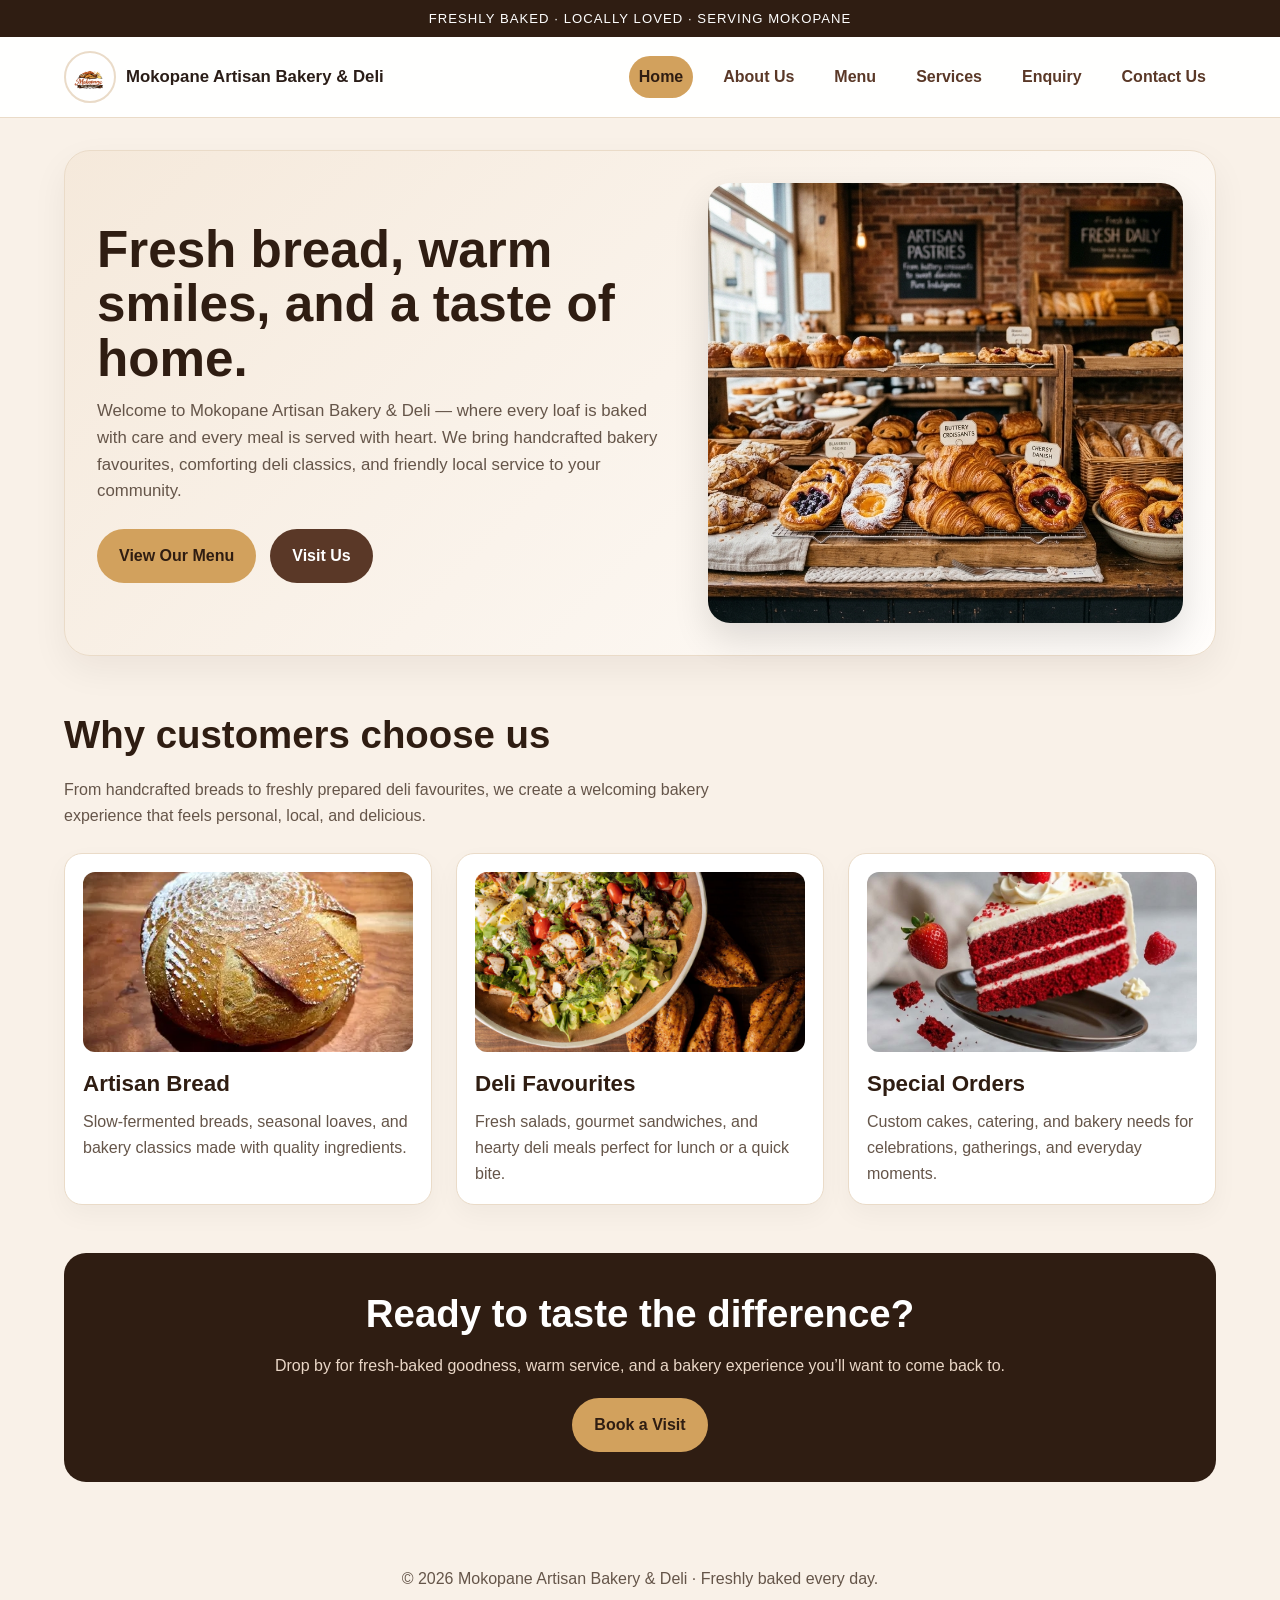
==== commit 2fcb433f: "Fix broken page links and make the static site pages work correctly with relative links between all " ====
--- a/Final POE WEDE Part 3 Thapelo Daniel Manyama ST10270404/Websites/index.html
+++ b/Final POE WEDE Part 3 Thapelo Daniel Manyama ST10270404/Websites/index.html
@@ -1,2468 +1,317 @@
-<!DOCTYPE html>
-<html lang="en">
-<head>
-    <meta charset="UTF-8">
-    <meta name="viewport" content="width=device-width, initial-scale=1.0">
-    <title>index</title>
-    
-    
-    <meta name="description" content="Mokopane Artisan Bakery &amp; Deli offers fresh sourdough, handmade pastries, artisan cheeses, cured meats and gourmet sandwiches in Mokopane, Limpopo. Visit us or order custom cakes.">
-    <meta name="keywords" content="Mokopane bakery, artisan bakery, deli, sourdough bread, pastries, croissants, cheese board, custom cakes, Limpopo bakery, fresh bread Mokopane">
-    <meta name="author" content="Mokopane Artisan Bakery &amp; Deli">
-    <meta name="robots" content="index, follow">
-    <meta name="theme-color" content="#7a5233">
-
-
-    <!-- Google Fonts -->
-    <link rel="preconnect" href="https://fonts.googleapis.com">
-    <link rel="preconnect" href="https://fonts.gstatic.com" crossorigin>
-    <link href="https://fonts.googleapis.com/css2?family=Playfair+Display:ital,wght@0,400;0,600;0,700;1,400&family=Inter:wght@300;400;500;600;700&display=swap" rel="stylesheet">
-
-    <style>
-        /* ===== RESET & BASE ===== */
-        * {
-            margin: 0;
-            padding: 0;
-            box-sizing: border-box;
-        }
-
-        body {
-            font-family: 'Inter', sans-serif;
-            background: #fcf8f3;
-            color: #3d2c1e;
-            line-height: 1.6;
-            scroll-behavior: smooth;
-            overflow-x: hidden;
-        }
-
-        a {
-            text-decoration: none;
-            color: inherit;
-            transition: color 0.25s ease;
-        }
-
-        img {
-            max-width: 100%;
-            height: auto;
-            display: block;
-            border-radius: 14px;
-        }
-
-        hr {
-            border: none;
-            height: 2px;
-            background: linear-gradient(90deg, transparent, #c9a87c, #a67c4e, #c9a87c, transparent);
-            margin: 10px 0 30px 0;
-            background-size: 200% 100%;
-            animation: shimmerLine 4s linear infinite;
-        }
-
-        @keyframes shimmerLine {
-            0% { background-position: -200% 0; }
-            100% { background-position: 200% 0; }
-        }
-
-        /* ===== CONTAINER ===== */
-        .container {
-            max-width: 1280px;
-            margin: 0 auto;
-            padding: 0 30px;
-        }
-
-        /* ===== HEADER ===== */
-        .header-table {
-            width: 100%;
-            border-collapse: collapse;
-        }
-
-        .header-table td {
-            padding: 12px 0;
-            vertical-align: middle;
-        }
-
-        .logo-area {
-            display: flex;
-            align-items: center;
-            gap: 6px;
-            flex-wrap: wrap;
-        }
-
-        .logo-area img {
-            height: 70px;
-            width: auto;
-            border-radius: 0;
-            margin-right: 4px;
-            transition: transform 0.4s cubic-bezier(0.2, 0.9, 0.3, 1.4);
-            animation: logoFloat 6s ease-in-out infinite;
-        }
-
-        .logo-area img:hover {
-            transform: rotate(-6deg) scale(1.06);
-        }
-
-        @keyframes logoFloat {
-            0%, 100% { transform: translateY(0) rotate(0deg); }
-            50% { transform: translateY(-5px) rotate(-2deg); }
-        }
-
-        .logo-area h1 {
-            font-family: 'Playfair Display', serif;
-            font-size: 1.8rem;
-            font-weight: 700;
-            color: #5a3e28;
-            letter-spacing: -0.5px;
-            background: linear-gradient(135deg, #7a5233, #a67c4e, #7a5233);
-            background-size: 200% auto;
-            -webkit-background-clip: text;
-            -webkit-text-fill-color: transparent;
-            background-clip: text;
-            animation: gradientShift 6s ease infinite;
-        }
-
-        @keyframes gradientShift {
-            0%, 100% { background-position: 0% center; }
-            50% { background-position: 100% center; }
-        }
-
-        /* Navigation */
-        .nav-links {
-            display: flex;
-            gap: 28px;
-            justify-content: flex-end;
-            flex-wrap: wrap;
-        }
-
-        .nav-links a {
-            font-weight: 600;
-            font-size: 1rem;
-            color: #4a3522;
-            letter-spacing: 0.3px;
-            position: relative;
-            padding-bottom: 4px;
-        }
-
-        .nav-links a::after {
-            content: '';
-            position: absolute;
-            bottom: 0;
-            left: 0;
-            width: 0;
-            height: 2.5px;
-            background: #b8895c;
-            transition: width 0.3s ease;
-            border-radius: 4px;
-        }
-
-        .nav-links a:hover::after {
-            width: 100%;
-        }
-
-        .nav-links a:hover {
-            color: #7a5233;
-        }
-
-        /* ===== WELCOME ===== */
-        .welcome-section {
-            padding: 20px 0 10px 0;
-        }
-
-        .welcome-section h2 {
-            font-family: 'Playfair Display', serif;
-            font-size: 2.4rem;
-            font-weight: 700;
-            color: #4a3522;
-            margin-bottom: 12px;
-            letter-spacing: -0.3px;
-        }
-
-        .welcome-section h2 span {
-            background: linear-gradient(135deg, #b8895c, #8b6542, #b8895c);
-            background-size: 200% auto;
-            -webkit-background-clip: text;
-            -webkit-text-fill-color: transparent;
-            background-clip: text;
-            animation: gradientShift 4s ease infinite;
-        }
-
-        .welcome-section p {
-            font-size: 1.05rem;
-            color: #4d3a2a;
-            max-width: 900px;
-            line-height: 1.8;
-            margin-bottom: 6px;
-        }
-
-        .welcome-section h2::after {
-            content: '';
-            display: inline-block;
-            width: 3px;
-            height: 1em;
-            background: #b8895c;
-            margin-left: 6px;
-            vertical-align: text-bottom;
-            animation: blinkCursor 1s step-end infinite;
-        }
-
-        @keyframes blinkCursor {
-            0%, 100% { opacity: 1; }
-            50% { opacity: 0; }
-        }
-
-        /* ===== WELCOME HERO IMAGE STRIP (NEW) ===== */
-        .hero-strip {
-            display: grid;
-            grid-template-columns: 2fr 1fr 1fr;
-            gap: 16px;
-            margin: 24px 0 10px;
-        }
-
-        .hero-strip figure {
-            position: relative;
-            overflow: hidden;
-            border-radius: 18px;
-            border: 1px solid #eee3d7;
-            box-shadow: 0 10px 26px rgba(90, 62, 40, 0.10);
-            cursor: pointer;
-        }
-
-        .hero-strip figure:first-child {
-            grid-row: span 2;
-        }
-
-        .hero-strip img {
-            width: 100%;
-            height: 100%;
-            object-fit: cover;
-            transition: transform 0.6s cubic-bezier(0.2, 0.9, 0.3, 1.2), filter 0.4s;
-        }
-
-        .hero-strip figure:first-child img { min-height: 340px; }
-        .hero-strip figure:not(:first-child) img { min-height: 160px; }
-
-        .hero-strip figure:hover img {
-            transform: scale(1.06) rotate(0.4deg);
-            filter: brightness(1.05) saturate(1.08);
-        }
-
-        .hero-strip figcaption {
-            position: absolute;
-            inset: auto 0 0 0;
-            padding: 24px 18px 14px;
-            color: #fffdf9;
-            font-weight: 600;
-            font-size: 0.98rem;
-            letter-spacing: 0.3px;
-            background: linear-gradient(transparent, rgba(40, 26, 16, 0.78));
-            transform: translateY(8px);
-            opacity: 0.92;
-            transition: transform 0.3s ease, opacity 0.3s ease;
-        }
-
-        .hero-strip figure:hover figcaption {
-            transform: translateY(0);
-            opacity: 1;
-        }
-
-        /* ===== FEATURES ===== */
-        .features-grid {
-            display: grid;
-            grid-template-columns: repeat(3, 1fr);
-            gap: 30px;
-            margin: 30px 0 40px 0;
-        }
-
-        .feature-card {
-            background: #fffdf9;
-            padding: 22px 20px 26px 20px;
-            border-radius: 20px;
-            box-shadow: 0 8px 28px rgba(90, 62, 40, 0.08);
-            transition: transform 0.3s ease, box-shadow 0.35s ease;
-            text-align: center;
-            border: 1px solid #f0e4d8;
-            position: relative;
-            overflow: hidden;
-        }
-
-        .feature-card::before {
-            content: '';
-            position: absolute;
-            top: 0;
-            left: -100%;
-            width: 100%;
-            height: 100%;
-            background: linear-gradient(120deg, transparent, rgba(255, 255, 255, 0.6), transparent);
-            transition: left 0.6s ease;
-        }
-
-        .feature-card:hover::before {
-            left: 100%;
-        }
-
-        .feature-card:hover {
-            transform: translateY(-8px) scale(1.01);
-            box-shadow: 0 20px 44px rgba(90, 62, 40, 0.16);
-        }
-
-        .feature-card h3 {
-            font-family: 'Playfair Display', serif;
-            font-size: 1.5rem;
-            font-weight: 600;
-            color: #4a3522;
-            margin-bottom: 12px;
-            transition: letter-spacing 0.3s ease;
-        }
-
-        .feature-card:hover h3 {
-            letter-spacing: 0.5px;
-            color: #7a5233;
-        }
-
-        .feature-card img {
-            width: 100%;
-            height: 200px;
-            object-fit: cover;
-            border-radius: 14px;
-            margin-bottom: 14px;
-            border: 1px solid #eee3d7;
-            transition: transform 0.5s cubic-bezier(0.2, 0.9, 0.3, 1.4), filter 0.4s ease;
-        }
-
-        .feature-card:hover img {
-            transform: scale(1.04) rotate(0.5deg);
-            filter: brightness(1.05) saturate(1.05);
-        }
-
-        .feature-card p {
-            font-size: 0.98rem;
-            color: #5a4533;
-            line-height: 1.6;
-        }
-
-        /* ===== VIDEO SECTION ===== */
-        .video-section {
-            margin: 50px 0 40px;
-            padding: 0 10px;
-        }
-
-        .video-wrapper {
-            position: relative;
-            background: #f0e6db;
-            border-radius: 32px;
-            padding: 20px 20px 40px;
-            box-shadow: 0 30px 50px -20px rgba(90, 62, 40, 0.3);
-            border: 1px solid #e2d3c4;
-            overflow: hidden;
-            transition: box-shadow 0.4s;
-        }
-
-        .video-wrapper::after {
-            content: '';
-            position: absolute;
-            inset: -2px;
-            border-radius: 34px;
-            background: linear-gradient(135deg, rgba(184, 137, 92, 0.4), transparent, rgba(184, 137, 92, 0.4));
-            background-size: 300% 300%;
-            z-index: -1;
-            animation: borderGlow 6s ease infinite;
-        }
-
-        @keyframes borderGlow {
-            0%, 100% { background-position: 0% 50%; }
-            50% { background-position: 100% 50%; }
-        }
-
-        .video-wrapper:hover {
-            box-shadow: 0 40px 60px -20px rgba(90, 62, 40, 0.4);
-        }
-
-        .video-header {
-            display: flex;
-            align-items: center;
-            justify-content: center;
-            gap: 12px;
-            margin-bottom: 18px;
-        }
-
-        .video-header span {
-            animation: spinPop 3s ease-in-out infinite;
-            display: inline-block;
-        }
-
-        @keyframes spinPop {
-            0%, 100% { transform: rotate(0deg) scale(1); }
-            50% { transform: rotate(12deg) scale(1.15); }
-        }
-
-        .video-header h3 {
-            font-family: 'Playfair Display', serif;
-            font-size: 2rem;
-            font-weight: 600;
-            color: #3d2c1e;
-            letter-spacing: -0.3px;
-            background: linear-gradient(145deg, #6b4d32, #a57b55, #6b4d32);
-            background-size: 200% auto;
-            -webkit-background-clip: text;
-            -webkit-text-fill-color: transparent;
-            background-clip: text;
-            display: inline-block;
-            animation: gradientShift 5s ease infinite;
-        }
-
-        .video-container {
-            position: relative;
-            width: 100%;
-            border-radius: 24px;
-            overflow: hidden;
-            box-shadow: 0 20px 30px -10px rgba(0, 0, 0, 0.2);
-            background: #1e1a16;
-            transition: transform 0.3s ease;
-        }
-
-        .video-container video {
-            display: block;
-            width: 100%;
-            height: auto;
-            max-height: 560px;
-            object-fit: cover;
-            border-radius: 24px;
-            transition: filter 0.5s ease, transform 0.6s ease;
-        }
-
-        .video-container:hover video {
-            filter: brightness(1.03) contrast(1.02);
-            transform: scale(1.01);
-        }
-
-        .video-caption {
-            margin-top: 18px;
-            display: flex;
-            flex-wrap: wrap;
-            align-items: center;
-            justify-content: space-between;
-            gap: 16px;
-            color: #4f3a28;
-            font-weight: 500;
-            padding: 0 12px;
-        }
-
-        .video-caption p {
-            font-size: 1.05rem;
-            display: flex;
-            align-items: center;
-            gap: 10px;
-            color: #4f3a28;
-        }
-
-        .video-caption p i {
-            display: inline-block;
-            animation: twinkle 2s ease-in-out infinite;
-        }
-
-        @keyframes twinkle {
-            0%, 100% { transform: scale(1) rotate(0deg); opacity: 1; }
-            50% { transform: scale(1.3) rotate(15deg); opacity: 0.8; }
-        }
-
-        .video-badge {
-            background: #b8895c20;
-            border-radius: 60px;
-            padding: 10px 24px;
-            font-size: 0.9rem;
-            font-weight: 600;
-            color: #7a5233;
-            border: 1px solid #b8895c50;
-            backdrop-filter: blur(2px);
-            letter-spacing: 0.3px;
-            cursor: pointer;
-            transition: all 0.3s ease;
-            position: relative;
-            overflow: hidden;
-        }
-
-        .video-badge::after {
-            content: '';
-            position: absolute;
-            top: 50%;
-            left: 50%;
-            width: 0;
-            height: 0;
-            background: rgba(255, 255, 255, 0.4);
-            border-radius: 50%;
-            transform: translate(-50%, -50%);
-            transition: width 0.5s ease, height 0.5s ease;
-        }
-
-        .video-badge:hover::after {
-            width: 250px;
-            height: 250px;
-        }
-
-        .video-badge:hover {
-            background: #b8895c40;
-            color: #4a3522;
-            transform: translateY(-2px);
-            box-shadow: 0 8px 18px rgba(122, 82, 51, 0.25);
-        }
-
-        .pulse-dot {
-            display: inline-block;
-            width: 10px;
-            height: 10px;
-            background: #c47b3c;
-            border-radius: 50%;
-            margin-right: 10px;
-            box-shadow: 0 0 0 0 rgba(196, 123, 60, 0.7);
-            animation: pulse 2s infinite;
-        }
-
-        @keyframes pulse {
-            0% { box-shadow: 0 0 0 0 rgba(196, 123, 60, 0.7); }
-            70% { box-shadow: 0 0 0 12px rgba(196, 123, 60, 0); }
-            100% { box-shadow: 0 0 0 0 rgba(196, 123, 60, 0); }
-        }
-
-        /* ===== GALLERY (NEW) ===== */
-        .gallery-section {
-            margin: 50px 0 40px;
-        }
-
-        .gallery-section h2 {
-            font-family: 'Playfair Display', serif;
-            font-size: 2.2rem;
-            font-weight: 700;
-            color: #4a3522;
-            margin-bottom: 10px;
-            text-align: center;
-        }
-
-        .gallery-section > p {
-            text-align: center;
-            color: #5a4533;
-            max-width: 720px;
-            margin: 0 auto 28px;
-            font-size: 1.02rem;
-            line-height: 1.7;
-        }
-
-        .gallery-grid {
-            display: grid;
-            grid-template-columns: repeat(4, 1fr);
-            grid-auto-rows: 170px;
-            gap: 16px;
-        }
-
-        .gallery-item {
-            position: relative;
-            overflow: hidden;
-            border-radius: 18px;
-            border: 1px solid #eee3d7;
-            box-shadow: 0 8px 22px rgba(90, 62, 40, 0.08);
-            cursor: pointer;
-        }
-
-        .gallery-item.wide { grid-column: span 2; }
-        .gallery-item.tall { grid-row: span 2; }
-
-        .gallery-item img {
-            width: 100%;
-            height: 100%;
-            object-fit: cover;
-            transition: transform 0.6s cubic-bezier(0.2, 0.9, 0.3, 1.2), filter 0.4s;
-        }
-
-        .gallery-item:hover img {
-            transform: scale(1.08);
-            filter: brightness(1.06) saturate(1.08);
-        }
-
-        .gallery-item .gallery-label {
-            position: absolute;
-            inset: auto 0 0 0;
-            padding: 26px 16px 12px;
-            color: #fffdf9;
-            font-weight: 600;
-            font-size: 0.9rem;
-            background: linear-gradient(transparent, rgba(40, 26, 16, 0.8));
-            transform: translateY(10px);
-            opacity: 0;
-            transition: transform 0.35s ease, opacity 0.35s ease;
-        }
-
-        .gallery-item:hover .gallery-label {
-            transform: translateY(0);
-            opacity: 1;
-        }
-
-        /* ===== STORY / INFO SECTION (NEW) ===== */
-        .story-section {
-            display: grid;
-            grid-template-columns: 1fr 1fr;
-            gap: 40px;
-            align-items: center;
-            margin: 50px 0 40px;
-            background: #f5ede4;
-            border-radius: 28px;
-            padding: 36px;
-            border: 1px solid #e8dcd0;
-            box-shadow: 0 14px 36px rgba(90, 62, 40, 0.07);
-        }
-
-        .story-text h2 {
-            font-family: 'Playfair Display', serif;
-            font-size: 2rem;
-            font-weight: 700;
-            color: #3d2c1e;
-            margin-bottom: 14px;
-        }
-
-        .story-text p {
-            color: #4d3a2a;
-            font-size: 1.02rem;
-            line-height: 1.8;
-            margin-bottom: 12px;
-        }
-
-        .story-stats {
-            display: grid;
-            grid-template-columns: repeat(3, 1fr);
-            gap: 14px;
-            margin-top: 18px;
-        }
-
-        .stat {
-            background: #fffdf9;
-            border-radius: 16px;
-            padding: 16px 10px;
-            text-align: center;
-            border: 1px solid #eee3d7;
-            transition: transform 0.3s ease, box-shadow 0.3s ease;
-        }
-
-        .stat:hover {
-            transform: translateY(-4px);
-            box-shadow: 0 10px 22px rgba(90, 62, 40, 0.12);
-        }
-
-        .stat .stat-number {
-            font-family: 'Playfair Display', serif;
-            font-size: 1.7rem;
-            font-weight: 700;
-            color: #7a5233;
-            display: block;
-            line-height: 1.2;
-        }
-
-        .stat .stat-label {
-            font-size: 0.8rem;
-            color: #6b5540;
-            letter-spacing: 0.3px;
-            text-transform: uppercase;
-            font-weight: 600;
-        }
-
-        .story-image {
-            position: relative;
-            border-radius: 22px;
-            overflow: hidden;
-            border: 1px solid #e2d3c4;
-            box-shadow: 0 18px 40px rgba(90, 62, 40, 0.18);
-        }
-
-        .story-image img {
-            width: 100%;
-            height: 100%;
-            object-fit: cover;
-            min-height: 320px;
-            transition: transform 0.7s cubic-bezier(0.2, 0.9, 0.3, 1.2);
-        }
-
-        .story-image:hover img {
-            transform: scale(1.05);
-        }
-
-        .story-image::after {
-            content: '';
-            position: absolute;
-            inset: 0;
-            background: linear-gradient(200deg, transparent 55%, rgba(40, 26, 16, 0.35));
-            pointer-events: none;
-        }
-
-        .story-image .story-badge {
-            position: absolute;
-            bottom: 16px;
-            left: 16px;
-            background: rgba(255, 253, 249, 0.92);
-            color: #5a3e28;
-            font-weight: 700;
-            font-size: 0.85rem;
-            padding: 10px 18px;
-            border-radius: 60px;
-            border: 1px solid #e6d9cd;
-            backdrop-filter: blur(3px);
-            z-index: 2;
-        }
-
-        /* ===== ABOUT SNIPPET ===== */
-        .about-snippet {
-            background: #f5ede4;
-            padding: 40px 30px;
-            border-radius: 24px;
-            margin: 10px 0 40px 0;
-            text-align: center;
-            border-left: 6px solid #b8895c;
-            transition: border-left-width 0.3s ease, box-shadow 0.3s ease;
-        }
-
-        .about-snippet:hover {
-            border-left-width: 10px;
-            box-shadow: 0 10px 30px rgba(90, 62, 40, 0.1);
-        }
-
-        .about-snippet h2 {
-            font-family: 'Playfair Display', serif;
-            font-size: 2rem;
-            font-weight: 700;
-            color: #3d2c1e;
-            margin-bottom: 14px;
-        }
-
-        .about-snippet p {
-            font-size: 1.05rem;
-            max-width: 800px;
-            margin: 0 auto 10px auto;
-            color: #4d3a2a;
-            line-height: 1.8;
-        }
-
-        .about-snippet .btn-about {
-            display: inline-block;
-            margin-top: 12px;
-            font-weight: 600;
-            color: #7a5233;
-            border-bottom: 2px solid #dcc2aa;
-            padding-bottom: 3px;
-            transition: border-color 0.3s ease, color 0.3s ease, transform 0.3s ease;
-        }
-
-        .about-snippet .btn-about:hover {
-            border-color: #7a5233;
-            color: #3d2c1e;
-            transform: translateX(4px);
-        }
-
-        /* ===== SERVICES ===== */
-        .services-section {
-            margin: 30px 0 40px 0;
-            text-align: center;
-        }
-
-        .services-section>h2 {
-            font-family: 'Playfair Display', serif;
-            font-size: 2.2rem;
-            font-weight: 700;
-            color: #4a3522;
-            margin-bottom: 20px;
-        }
-
-        .services-grid {
-            display: grid;
-            grid-template-columns: repeat(4, 1fr);
-            gap: 24px;
-        }
-
-        .service-card {
-            background: #fffdf9;
-            padding: 22px 16px 24px 16px;
-            border-radius: 20px;
-            box-shadow: 0 6px 22px rgba(90, 62, 40, 0.06);
-            transition: transform 0.3s ease, box-shadow 0.3s ease;
-            border: 1px solid #efe6db;
-        }
-
-        .service-card:hover {
-            transform: translateY(-5px);
-            box-shadow: 0 14px 34px rgba(90, 62, 40, 0.10);
-        }
-
-        .service-card strong {
-            display: block;
-            font-family: 'Playfair Display', serif;
-            font-size: 1.2rem;
-            font-weight: 600;
-            color: #4a3522;
-            margin-bottom: 8px;
-        }
-
-        .service-card img {
-            width: 100%;
-            height: 160px;
-            object-fit: cover;
-            border-radius: 14px;
-            margin-bottom: 12px;
-            border: 1px solid #eee3d7;
-        }
-
-        .service-card p {
-            font-size: 0.94rem;
-            color: #5a4533;
-            line-height: 1.5;
-        }
-
-        /* ===== CONTACT ===== */
-        .contact-section {
-            background: #f5ede4;
-            padding: 40px 30px;
-            border-radius: 24px;
-            margin: 10px 0 30px 0;
-            text-align: center;
-        }
-
-        .contact-section h2 {
-            font-family: 'Playfair Display', serif;
-            font-size: 2rem;
-            font-weight: 700;
-            color: #3d2c1e;
-            margin-bottom: 10px;
-        }
-
-        .contact-section>p {
-            font-size: 1.05rem;
-            color: #4d3a2a;
-            margin-bottom: 18px;
-            line-height: 1.7;
-        }
-
-        .contact-details {
-            display: inline-block;
-            text-align: left;
-            background: #fffdf9;
-            padding: 22px 36px;
-            border-radius: 16px;
-            box-shadow: 0 6px 20px rgba(90, 62, 40, 0.06);
-            border: 1px solid #e6d9cd;
-        }
-
-        .contact-details p {
-            margin: 6px 0;
-            font-size: 1rem;
-        }
-
-        .contact-details strong {
-            color: #5a3e28;
-            font-weight: 600;
-            min-width: 80px;
-            display: inline-block;
-        }
-
-        .contact-details .contact-value {
-            color: #3d2c1e;
-            font-weight: 400;
-        }
-
-        /* ===== FOOTER ===== */
-        .footer {
-            text-align: center;
-            padding: 26px 0 16px 0;
-            border-top: 2px solid #e6d9cd;
-            margin-top: 16px;
-        }
-
-        .footer p {
-            font-size: 0.95rem;
-            color: #5a4533;
-            margin: 4px 0;
-        }
-
-        .footer strong {
-            font-weight: 600;
-            color: #4a3522;
-        }
-
-        .footer .sub {
-            font-size: 0.85rem;
-            color: #8b755f;
-            font-style: italic;
-            animation: subPulse 3s ease-in-out infinite;
-        }
-
-        @keyframes subPulse {
-            0%, 100% { opacity: 0.7; }
-            50% { opacity: 1; }
-        }
-
-        /* ===== BACK TO TOP BUTTON ===== */
-        .to-top {
-            position: fixed;
-            bottom: 30px;
-            right: 30px;
-            background: #7a5233;
-            color: #fcf8f3;
-            width: 50px;
-            height: 50px;
-            border-radius: 30px;
-            display: flex;
-            align-items: center;
-            justify-content: center;
-            font-size: 1.6rem;
-            box-shadow: 0 8px 20px rgba(60, 40, 20, 0.3);
-            opacity: 0;
-            visibility: hidden;
-            transition: opacity 0.3s, visibility 0.3s, background 0.3s, transform 0.3s;
-            z-index: 999;
-            border: none;
-            cursor: pointer;
-        }
-
-        .to-top.show {
-            opacity: 1;
-            visibility: visible;
-            animation: bobUpDown 2.5s ease-in-out infinite;
-        }
-
-        .to-top:hover {
-            background: #5e3f28;
-            transform: scale(1.1);
-            animation-play-state: paused;
-        }
-
-        @keyframes bobUpDown {
-            0%, 100% { transform: translateY(0); }
-            50% { transform: translateY(-5px); }
-        }
-
-        /* ===== SCROLL REVEAL ANIMATION ===== */
-        .reveal {
-            opacity: 0;
-            transform: translateY(40px);
-            transition: opacity 0.8s cubic-bezier(0.2, 0.9, 0.3, 1), transform 0.8s cubic-bezier(0.2, 0.9, 0.3, 1);
-        }
-
-        .reveal.active {
-            opacity: 1;
-            transform: translateY(0);
-        }
-
-        .reveal-stagger > * {
-            opacity: 0;
-            transform: translateY(30px) scale(0.97);
-            transition: opacity 0.7s cubic-bezier(0.2, 0.9, 0.3, 1), transform 0.7s cubic-bezier(0.2, 0.9, 0.3, 1);
-        }
-
-        .reveal-stagger.active > *:nth-child(1) { transition-delay: 0.05s; opacity: 1; transform: translateY(0) scale(1); }
-        .reveal-stagger.active > *:nth-child(2) { transition-delay: 0.18s; opacity: 1; transform: translateY(0) scale(1); }
-        .reveal-stagger.active > *:nth-child(3) { transition-delay: 0.31s; opacity: 1; transform: translateY(0) scale(1); }
-        .reveal-stagger.active > *:nth-child(4) { transition-delay: 0.44s; opacity: 1; transform: translateY(0) scale(1); }
-        .reveal-stagger.active > *:nth-child(5) { transition-delay: 0.57s; opacity: 1; transform: translateY(0) scale(1); }
-
-        /* ===== ACCORDION & TABS ===== */
-        .interactive-section {
-            margin: 50px 0 40px;
-        }
-
-        .interactive-section h2 {
-            font-family: 'Playfair Display', serif;
-            font-size: 2.2rem;
-            font-weight: 700;
-            color: #4a3522;
-            margin-bottom: 24px;
-            text-align: center;
-            position: relative;
-            display: inline-block;
-            left: 50%;
-            transform: translateX(-50%);
-            padding-bottom: 6px;
-        }
-
-        .interactive-section h2::after {
-            content: '';
-            position: absolute;
-            bottom: 0;
-            left: 50%;
-            transform: translateX(-50%);
-            width: 60px;
-            height: 3px;
-            background: linear-gradient(90deg, #b8895c, #7a5233, #b8895c);
-            background-size: 200% auto;
-            border-radius: 4px;
-            animation: gradientShift 3s ease infinite;
-        }
-
-        .accordion {
-            display: flex;
-            flex-direction: column;
-            gap: 12px;
-            max-width: 900px;
-            margin: 0 auto 40px;
-        }
-
-        .accordion-item {
-            background: #fffdf9;
-            border-radius: 18px;
-            border: 1px solid #f0e4d8;
-            box-shadow: 0 4px 14px rgba(90, 62, 40, 0.04);
-            overflow: hidden;
-            transition: box-shadow 0.3s ease, transform 0.3s ease;
-        }
-
-        .accordion-item:hover {
-            box-shadow: 0 8px 22px rgba(90, 62, 40, 0.08);
-            transform: translateX(4px);
-        }
-
-        .accordion-header {
-            width: 100%;
-            background: transparent;
-            border: none;
-            padding: 20px 24px;
-            display: flex;
-            justify-content: space-between;
-            align-items: center;
-            cursor: pointer;
-            font-family: 'Inter', sans-serif;
-            font-weight: 600;
-            font-size: 1.1rem;
-            color: #4a3522;
-            transition: background 0.2s, color 0.2s, padding 0.3s;
-            text-align: left;
-        }
-
-        .accordion-header:hover {
-            background: #faf2ea;
-            padding-left: 28px;
-        }
-
-        .accordion-header .icon {
-            font-size: 1.4rem;
-            font-weight: 300;
-            color: #b8895c;
-            transition: transform 0.4s cubic-bezier(0.2, 0.9, 0.3, 1.4), color 0.3s;
-            line-height: 1;
-            display: inline-block;
-        }
-
-        .accordion-item.open .accordion-header .icon {
-            transform: rotate(135deg);
-            color: #7a5233;
-        }
-
-        .accordion-content {
-            max-height: 0;
-            overflow: hidden;
-            transition: max-height 0.45s cubic-bezier(0.2, 0.9, 0.3, 1), padding 0.3s;
-            padding: 0 24px;
-            background: #fefcf9;
-        }
-
-        .accordion-item.open .accordion-content {
-            max-height: 320px;
-            padding: 0 24px 22px 24px;
-        }
-
-        .accordion-content p {
-            margin: 0;
-            color: #5a4533;
-            font-size: 0.98rem;
-            line-height: 1.7;
-            animation: fadeSlideIn 0.4s ease both;
-        }
-
-        @keyframes fadeSlideIn {
-            from { opacity: 0; transform: translateY(-6px); }
-            to { opacity: 1; transform: translateY(0); }
-        }
-
-        .tabs {
-            max-width: 900px;
-            margin: 0 auto;
-            background: #fffdf9;
-            border-radius: 24px;
-            border: 1px solid #f0e4d8;
-            box-shadow: 0 6px 18px rgba(90, 62, 40, 0.06);
-            overflow: hidden;
-        }
-
-        .tab-nav {
-            display: flex;
-            background: #f8f1ea;
-            border-bottom: 1px solid #e8dcd0;
-            flex-wrap: wrap;
-        }
-
-        .tab-btn {
-            flex: 1 1 auto;
-            background: transparent;
-            border: none;
-            padding: 16px 20px;
-            font-family: 'Inter', sans-serif;
-            font-weight: 600;
-            font-size: 0.95rem;
-            color: #7a5233;
-            cursor: pointer;
-            transition: background 0.2s, color 0.2s, box-shadow 0.2s;
-            border-bottom: 3px solid transparent;
-            letter-spacing: 0.2px;
-            white-space: nowrap;
-            position: relative;
-        }
-
-        .tab-btn::before {
-            content: '';
-            position: absolute;
-            bottom: 0;
-            left: 50%;
-            transform: translateX(-50%);
-            width: 0;
-            height: 3px;
-            background: #b8895c;
-            transition: width 0.35s ease;
-            border-radius: 3px;
-        }
-
-        .tab-btn:hover::before {
-            width: 60%;
-        }
-
-        .tab-btn:hover {
-            background: #efe6dc;
-            color: #3d2c1e;
-        }
-
-        .tab-btn.active {
-            background: #fffdf9;
-            color: #3d2c1e;
-            font-weight: 700;
-        }
-
-        .tab-btn.active::before {
-            width: 100%;
-            background: #7a5233;
-        }
-
-        .tab-panel {
-            display: none;
-            padding: 26px 28px 30px;
-            animation: fadeIn 0.4s ease;
-        }
-
-        .tab-panel.active {
-            display: block;
-        }
-
-        .tab-panel h3 {
-            font-family: 'Playfair Display', serif;
-            font-size: 1.4rem;
-            color: #4a3522;
-            margin-bottom: 10px;
-            font-weight: 600;
-        }
-
-        .tab-panel p {
-            color: #5a4533;
-            font-size: 1rem;
-            line-height: 1.7;
-            margin-bottom: 10px;
-        }
-
-        .tab-panel ul {
-            list-style: none;
-            padding-left: 0;
-            margin-top: 8px;
-        }
-
-        .tab-panel ul li {
-            padding: 6px 0 6px 26px;
-            background: url("data:image/svg+xml,%3Csvg xmlns='http://www.w3.org/2000/svg' width='14' height='14' viewBox='0 0 24 24' fill='%23b8895c'%3E%3Cpath d='M9 16.17L4.83 12l-1.42 1.41L9 19 21 7l-1.41-1.41L9 16.17z'/%3E%3C/svg%3E") left center no-repeat;
-            background-size: 14px;
-            color: #4d3a2a;
-            font-size: 0.98rem;
-            transition: transform 0.25s ease, color 0.25s ease;
-        }
-
-        .tab-panel ul li:hover {
-            transform: translateX(5px);
-            color: #7a5233;
-        }
-
-        @keyframes fadeIn {
-            from { opacity: 0.3; transform: translateY(8px); }
-            to { opacity: 1; transform: translateY(0); }
-        }
-
-        /* ===== MODAL ===== */
-        .modal-overlay {
-            position: fixed;
-            inset: 0;
-            background: rgba(40, 28, 18, 0.6);
-            backdrop-filter: blur(4px);
-            display: flex;
-            align-items: center;
-            justify-content: center;
-            z-index: 2000;
-            opacity: 0;
-            visibility: hidden;
-            transition: opacity 0.3s, visibility 0.3s;
-            padding: 20px;
-        }
-
-        .modal-overlay.open {
-            opacity: 1;
-            visibility: visible;
-        }
-
-        .modal {
-            background: #fffdf9;
-            max-width: 560px;
-            width: 100%;
-            border-radius: 28px;
-            box-shadow: 0 40px 80px -20px rgba(40, 20, 10, 0.5);
-            padding: 32px 30px 30px;
-            position: relative;
-            border: 1px solid #e6d9cd;
-            transform: scale(0.9) translateY(20px);
-            transition: transform 0.4s cubic-bezier(0.2, 0.9, 0.3, 1.4);
-            max-height: 90vh;
-            overflow-y: auto;
-        }
-
-        .modal-overlay.open .modal {
-            transform: scale(1) translateY(0);
-        }
-
-        .modal-close {
-            position: absolute;
-            top: 16px;
-            right: 20px;
-            background: transparent;
-            border: none;
-            font-size: 2rem;
-            line-height: 1;
-            color: #8b755f;
-            cursor: pointer;
-            transition: color 0.2s, transform 0.3s;
-            padding: 4px;
-        }
-
-        .modal-close:hover {
-            color: #3d2c1e;
-            transform: rotate(90deg) scale(1.1);
-        }
-
-        .modal h2 {
-            font-family: 'Playfair Display', serif;
-            font-size: 1.9rem;
-            color: #3d2c1e;
-            margin-bottom: 10px;
-            padding-right: 24px;
-            font-weight: 700;
-        }
-
-        .modal p {
-            color: #5a4533;
-            font-size: 1rem;
-            line-height: 1.7;
-            margin-bottom: 14px;
-        }
-
-        .modal .modal-img {
-            width: 100%;
-            height: 160px;
-            object-fit: cover;
-            border-radius: 16px;
-            margin: 12px 0 16px;
-            border: 1px solid #eee3d7;
-            animation: modalImgReveal 0.6s ease both;
-        }
-
-        @keyframes modalImgReveal {
-            from { opacity: 0; transform: scale(0.95); }
-            to { opacity: 1; transform: scale(1); }
-        }
-
-        .modal .modal-actions {
-            display: flex;
-            gap: 12px;
-            flex-wrap: wrap;
-            margin-top: 8px;
-        }
-
-        .modal .btn {
-            padding: 12px 24px;
-            border-radius: 60px;
-            font-weight: 600;
-            font-size: 0.95rem;
-            cursor: pointer;
-            border: none;
-            transition: background 0.2s, transform 0.2s, box-shadow 0.2s;
-            text-align: center;
-            flex: 1 1 auto;
-        }
-
-        .modal .btn-primary {
-            background: #7a5233;
-            color: #fcf8f3;
-            box-shadow: 0 6px 14px rgba(122, 82, 51, 0.3);
-            position: relative;
-            overflow: hidden;
-        }
-
-        .modal .btn-primary::after {
-            content: '';
-            position: absolute;
-            top: 50%;
-            left: 50%;
-            width: 0;
-            height: 0;
-            background: rgba(255, 255, 255, 0.3);
-            border-radius: 50%;
-            transform: translate(-50%, -50%);
-            transition: width 0.5s ease, height 0.5s ease;
-        }
-
-        .modal .btn-primary:hover::after {
-            width: 250px;
-            height: 250px;
-        }
-
-        .modal .btn-primary:hover {
-            background: #5e3f28;
-            transform: translateY(-2px);
-            box-shadow: 0 10px 24px rgba(94, 63, 40, 0.35);
-        }
-
-        .modal .btn-secondary {
-            background: #f0e4d8;
-            color: #4a3522;
-        }
-
-        .modal .btn-secondary:hover {
-            background: #e6d6c8;
-            transform: translateY(-2px);
-        }
-
-        /* ===== CHATBOT (NEW) ===== */
-        .chat-launcher {
-            position: fixed;
-            bottom: 96px;
-            right: 30px;
-            width: 60px;
-            height: 60px;
-            border-radius: 50%;
-            background: linear-gradient(145deg, #7a5233, #5e3f28);
-            color: #fcf8f3;
-            border: none;
-            cursor: pointer;
-            display: flex;
-            align-items: center;
-            justify-content: center;
-            font-size: 1.7rem;
-            box-shadow: 0 12px 28px rgba(60, 40, 20, 0.38);
-            z-index: 1500;
-            transition: transform 0.3s ease, box-shadow 0.3s ease;
-            animation: chatPulse 2.8s ease-in-out infinite;
-        }
-
-        .chat-launcher:hover {
-            transform: scale(1.08) rotate(-4deg);
-            box-shadow: 0 16px 34px rgba(60, 40, 20, 0.5);
-            animation-play-state: paused;
-        }
-
-        .chat-launcher .chat-dot {
-            position: absolute;
-            top: 4px;
-            right: 6px;
-            width: 12px;
-            height: 12px;
-            background: #e8a45c;
-            border-radius: 50%;
-            border: 2px solid #fcf8f3;
-            animation: blinkCursor 1.2s step-end infinite;
-        }
-
-        @keyframes chatPulse {
-            0%, 100% { box-shadow: 0 12px 28px rgba(60, 40, 20, 0.38), 0 0 0 0 rgba(184, 137, 92, 0.5); }
-            50% { box-shadow: 0 12px 28px rgba(60, 40, 20, 0.38), 0 0 0 14px rgba(184, 137, 92, 0); }
-        }
-
-        .chat-window {
-            position: fixed;
-            bottom: 168px;
-            right: 30px;
-            width: 360px;
-            max-width: calc(100vw - 32px);
-            max-height: 520px;
-            background: #fffdf9;
-            border-radius: 24px;
-            border: 1px solid #e6d9cd;
-            box-shadow: 0 30px 70px -20px rgba(40, 20, 10, 0.45);
-            display: flex;
-            flex-direction: column;
-            overflow: hidden;
-            z-index: 1600;
-            opacity: 0;
-            visibility: hidden;
-            transform: translateY(20px) scale(0.96);
-            transform-origin: bottom right;
-            transition: opacity 0.3s ease, visibility 0.3s ease, transform 0.35s cubic-bezier(0.2, 0.9, 0.3, 1.3);
-        }
-
-        .chat-window.open {
-            opacity: 1;
-            visibility: visible;
-            transform: translateY(0) scale(1);
-        }
-
-        .chat-header {
-            background: linear-gradient(135deg, #7a5233, #5e3f28);
-            color: #fcf8f3;
-            padding: 16px 18px;
-            display: flex;
-            align-items: center;
-            gap: 12px;
-            flex-shrink: 0;
-        }
-
-        .chat-avatar {
-            width: 40px;
-            height: 40px;
-            border-radius: 50%;
-            background: #f0e4d8;
-            display: flex;
-            align-items: center;
-            justify-content: center;
-            font-size: 1.3rem;
-            flex-shrink: 0;
-            border: 2px solid rgba(255, 253, 249, 0.5);
-        }
-
-        .chat-header-info h4 {
-            font-family: 'Playfair Display', serif;
-            font-size: 1.05rem;
-            font-weight: 700;
-            line-height: 1.2;
-        }
-
-        .chat-header-info span {
-            font-size: 0.78rem;
-            opacity: 0.85;
-            display: flex;
-            align-items: center;
-            gap: 5px;
-        }
-
-        .chat-header-info span::before {
-            content: '';
-            width: 7px;
-            height: 7px;
-            border-radius: 50%;
-            background: #8ed081;
-            display: inline-block;
-            animation: blinkCursor 1.6s step-end infinite;
-        }
-
-        .chat-header .chat-close {
-            margin-left: auto;
-            background: transparent;
-            border: none;
-            color: #f0e4d8;
-            font-size: 1.5rem;
-            line-height: 1;
-            cursor: pointer;
-            padding: 4px 6px;
-            border-radius: 8px;
-            transition: background 0.2s, transform 0.2s;
-        }
-
-        .chat-header .chat-close:hover {
-            background: rgba(255, 255, 255, 0.16);
-            transform: rotate(90deg);
-        }
-
-        .chat-messages {
-            flex: 1;
-            overflow-y: auto;
-            padding: 18px 16px;
-            display: flex;
-            flex-direction: column;
-            gap: 10px;
-            background: #fdf9f4;
-            scroll-behavior: smooth;
-        }
-
-        .chat-messages::-webkit-scrollbar { width: 8px; }
-        .chat-messages::-webkit-scrollbar-track { background: transparent; }
-        .chat-messages::-webkit-scrollbar-thumb {
-            background: #e2d3c4;
-            border-radius: 8px;
-        }
-
-        .msg {
-            max-width: 82%;
-            padding: 11px 15px;
-            border-radius: 18px;
-            font-size: 0.92rem;
-            line-height: 1.55;
-            animation: msgPop 0.35s cubic-bezier(0.2, 0.9, 0.3, 1.3) both;
-            word-wrap: break-word;
-        }
-
-        @keyframes msgPop {
-            from { opacity: 0; transform: translateY(10px) scale(0.96); }
-            to { opacity: 1; transform: translateY(0) scale(1); }
-        }
-
-        .msg.bot {
-            background: #fffdf9;
-            color: #4a3522;
-            border: 1px solid #eee3d7;
-            align-self: flex-start;
-            border-bottom-left-radius: 6px;
-            box-shadow: 0 3px 10px rgba(90, 62, 40, 0.05);
-        }
-
-        .msg.user {
-            background: linear-gradient(135deg, #7a5233, #8b6542);
-            color: #fffdf9;
-            align-self: flex-end;
-            border-bottom-right-radius: 6px;
-            box-shadow: 0 4px 12px rgba(122, 82, 51, 0.28);
-        }
-
-        .msg.typing {
-            display: flex;
-            gap: 5px;
-            align-items: center;
-            padding: 14px 18px;
-        }
-
-        .msg.typing span {
-            width: 7px;
-            height: 7px;
-            border-radius: 50%;
-            background: #b8895c;
-            animation: typingBounce 1.2s ease-in-out infinite;
-        }
-
-        .msg.typing span:nth-child(2) { animation-delay: 0.15s; }
-        .msg.typing span:nth-child(3) { animation-delay: 0.3s; }
-
-        @keyframes typingBounce {
-            0%, 60%, 100% { transform: translateY(0); opacity: 0.5; }
-            30% { transform: translateY(-6px); opacity: 1; }
-        }
-
-        .chat-quick {
-            display: flex;
-            flex-wrap: wrap;
-            gap: 8px;
-            padding: 10px 16px 4px;
-            background: #fdf9f4;
-            flex-shrink: 0;
-        }
-
-        .quick-chip {
-            background: #fffdf9;
-            border: 1px solid #e2d3c4;
-            color: #7a5233;
-            font-size: 0.78rem;
-            font-weight: 600;
-            padding: 7px 13px;
-            border-radius: 60px;
-            cursor: pointer;
-            transition: background 0.2s, transform 0.2s, box-shadow 0.2s;
-            font-family: 'Inter', sans-serif;
-        }
-
-        .quick-chip:hover {
-            background: #f0e4d8;
-            transform: translateY(-2px);
-            box-shadow: 0 4px 10px rgba(90, 62, 40, 0.12);
-        }
-
-        .chat-input-row {
-            display: flex;
-            gap: 8px;
-            padding: 12px 14px 16px;
-            background: #fdf9f4;
-            border-top: 1px solid #eee3d7;
-            flex-shrink: 0;
-        }
-
-        .chat-input-row input {
-            flex: 1;
-            border: 1px solid #e2d3c4;
-            background: #fffdf9;
-            border-radius: 60px;
-            padding: 12px 18px;
-            font-family: 'Inter', sans-serif;
-            font-size: 0.9rem;
-            color: #3d2c1e;
-            outline: none;
-            transition: border-color 0.25s, box-shadow 0.25s;
-        }
-
-        .chat-input-row input:focus {
-            border-color: #b8895c;
-            box-shadow: 0 0 0 3px rgba(184, 137, 92, 0.18);
-        }
-
-        .chat-input-row input::placeholder { color: #a8937f; }
-
-        .chat-send {
-            width: 46px;
-            height: 46px;
-            border-radius: 50%;
-            border: none;
-            background: linear-gradient(135deg, #7a5233, #5e3f28);
-            color: #fcf8f3;
-            font-size: 1.2rem;
-            cursor: pointer;
-            display: flex;
-            align-items: center;
-            justify-content: center;
-            flex-shrink: 0;
-            transition: transform 0.2s ease, box-shadow 0.2s ease;
-            box-shadow: 0 6px 14px rgba(122, 82, 51, 0.3);
-        }
-
-        .chat-send:hover {
-            transform: scale(1.08) rotate(-8deg);
-            box-shadow: 0 10px 20px rgba(122, 82, 51, 0.4);
-        }
-
-        .chat-send:active { transform: scale(0.95); }
-
-        /* ===== RESPONSIVE ===== */
-        @media (max-width: 1024px) {
-            .services-grid {
-                grid-template-columns: repeat(2, 1fr);
-            }
-
-            .gallery-grid {
-                grid-template-columns: repeat(3, 1fr);
-            }
-
-            .story-section {
-                grid-template-columns: 1fr;
-                padding: 28px;
-            }
-
-            .story-image { order: -1; }
-            .story-image img { min-height: 240px; }
-        }
-
-        @media (max-width: 820px) {
-            .header-table td {
-                display: block;
-                text-align: center !important;
-                padding: 6px 0;
-            }
-
-            .logo-area { justify-content: center; }
-            .logo-area h1 { font-size: 1.5rem; }
-
-            .nav-links {
-                justify-content: center;
-                gap: 18px;
-                margin-top: 4px;
-            }
-
-            .features-grid { grid-template-columns: 1fr 1fr; }
-
-            .welcome-section h2 { font-size: 2rem; }
-
-            .tab-btn {
-                font-size: 0.85rem;
-                padding: 14px 12px;
-            }
-
-            .hero-strip {
-                grid-template-columns: 1fr 1fr;
-            }
-
-            .hero-strip figure:first-child {
-                grid-column: span 2;
-                grid-row: auto;
-            }
-
-            .hero-strip figure:first-child img { min-height: 220px; }
-
-            .gallery-grid {
-                grid-template-columns: repeat(2, 1fr);
-                grid-auto-rows: 150px;
-            }
-
-            .story-stats { grid-template-columns: repeat(3, 1fr); }
-
-            .chat-window { bottom: 158px; right: 16px; }
-            .chat-launcher { bottom: 92px; right: 16px; }
-            .to-top { right: 16px; bottom: 24px; }
-        }
-
-        @media (max-width: 580px) {
-            .container { padding: 0 16px; }
-
-            .features-grid { grid-template-columns: 1fr; }
-            .services-grid { grid-template-columns: 1fr; }
-            .logo-area h1 { font-size: 1.2rem; }
-
-            .nav-links {
-                gap: 12px;
-                flex-wrap: wrap;
-            }
-
-            .nav-links a { font-size: 0.9rem; }
-            .welcome-section h2 { font-size: 1.6rem; }
-
-            .contact-details {
-                padding: 16px 20px;
-                width: 100%;
-            }
-
-            .video-header h3 { font-size: 1.5rem; }
-
-            .modal { padding: 28px 20px 24px; }
-            .modal h2 { font-size: 1.5rem; }
-            .tab-panel { padding: 20px 18px; }
-
-            .accordion-header {
-                padding: 16px 18px;
-                font-size: 1rem;
-            }
-
-            .gallery-grid {
-                grid-template-columns: 1fr;
-                grid-auto-rows: 190px;
-            }
-
-            .gallery-item.wide,
-            .gallery-item.tall {
-                grid-column: auto;
-                grid-row: auto;
-            }
-
-            .story-stats { grid-template-columns: 1fr; }
-            .story-section { padding: 20px; }
-            .story-text h2 { font-size: 1.6rem; }
-
-            .chat-window {
-                right: 12px;
-                left: 12px;
-                width: auto;
-                bottom: 150px;
-                max-height: 70vh;
-            }
-
-            .chat-launcher {
-                right: 16px;
-                bottom: 88px;
-                width: 54px;
-                height: 54px;
-                font-size: 1.5rem;
-            }
-        }
-
-        /* ===== ACCESSIBILITY: REDUCED MOTION ===== */
-        @media (prefers-reduced-motion: reduce) {
-            *,
-            *::before,
-            *::after {
-                animation-duration: 0.01ms !important;
-                animation-iteration-count: 1 !important;
-                transition-duration: 0.01ms !important;
-            }
-        }
-
-        /* ===== UTILITY ===== */
-        .text-center { text-align: center; }
-        .mt-10 { margin-top: 10px; }
-        .mb-10 { margin-bottom: 10px; }
-    </style>
-</head>
-<body>
-
-    <div class="container">
-
-        <!-- ========== HEADER ========== -->
-        <table class="header-table">
-            <tr>
-                <td>
-                    <div class="logo-area">
-                        <img src="C:\Users\thape\OneDrive\Desktop\Final POE WEDE Part 3 Thapelo Daniel Manyama ST10270404\Picture of The website\Logo.png" alt="Mokopane Bakery Logo">
-                        <h1>Mokopane ARTISAN BAKERY &amp; DELI</h1>
-                    </div>
-                </td>
-                <td>
-                    <div class="nav-links">
-                        <a href="C:\Users\thape\OneDrive\Desktop\Final POE WEDE Part 3 Thapelo Daniel Manyama ST10270404\Websites\index.html">Home</a>
-                        <a href="C:\Users\thape\OneDrive\Desktop\Final POE WEDE Part 3 Thapelo Daniel Manyama ST10270404\Websites\About Us.html">About Us</a>
-                        <a href="C:\Users\thape\OneDrive\Desktop\Final POE WEDE Part 3 Thapelo Daniel Manyama ST10270404\Websites\Services.html">Services</a>
-                        <a href="C:\Users\thape\OneDrive\Desktop\Final POE WEDE Part 3 Thapelo Daniel Manyama ST10270404\Websites\Enquiry.html">Enquiry</a>
-                        <a href="C:\Users\thape\OneDrive\Desktop\Final POE WEDE Part 3 Thapelo Daniel Manyama ST10270404\Websites\Contact Us.html">Contact Us</a>
-                    </div>
-                </td>
-            </tr>
-        </table>
-
-        <hr>
-
-        <!-- ========== WELCOME ========== -->
-        <div class="welcome-section reveal" id="home">
-            <h2>Welcome to <span>Mokopane Artisan Bakery &amp; Deli</span></h2>
-            <p>
-                Step into a world where heritage, craftsmanship, and exceptional flavour are brought together under one roof.
-                At Mokopane Artisan Bakery &amp; Deli, every creation is thoughtfully prepared with passion, precision, and pride.
-                From our freshly baked artisan breads to our exquisite handcrafted pastries, quality is at the heart of everything we do.
-                Our carefully curated deli selection offers delicious choices designed to satisfy every taste and occasion.
-                We combine time-honoured baking traditions with contemporary culinary creativity to deliver something truly special.
-                Every ingredient is carefully selected to ensure freshness, authenticity, and outstanding flavour in every bite.
-                We believe that exceptional food should not only satisfy your appetite but also create lasting memories.
-                Whether you are joining us for a morning coffee, a freshly baked treat, or a delicious deli experience, you are always welcome.
-                Our commitment is to provide warm hospitality, remarkable food, and an experience that keeps you coming back for more.
-                Mokopane Artisan Bakery &amp; Deli — where every loaf tells a story, every flavour creates a memory, and every visit feels like home.
-            </p>
-            <br>
-            <h4 style="font-family: 'Playfair Display', serif; font-size: 1.3rem; color: #5a3e28;">Explore Our Bakery</h4>
-        </div>
-
-        <!-- ========== HERO IMAGE STRIP (NEW) ========== -->
-        <div class="hero-strip reveal">
-            <figure>
-                <img src="C:\Users\thape\OneDrive\Desktop\Final POE WEDE Part 3 Thapelo Daniel Manyama ST10270404\Picture of The website\Sourdough bread.webp" alt="Artisan sourdough loaves fresh from the oven">
-                <figcaption>Stone-baked sourdough — our daily ritual</figcaption>
-            </figure>
-            <figure>
-                <img src="C:\Users\thape\OneDrive\Desktop\Final POE WEDE Part 3 Thapelo Daniel Manyama ST10270404\Picture of The website\Picture of Croissant.png" alt="Golden croissants and pastries">
-                <figcaption>Hand-laminated pastries</figcaption>
-            </figure>
-            <figure>
-                <img src="C:\Users\thape\OneDrive\Desktop\Final POE WEDE Part 3 Thapelo Daniel Manyama ST10270404\Picture of The website\Deli Delights.png" alt="Deli counter with cheeses and cured meats">
-                <figcaption>Deli counter favourites</figcaption>
-            </figure>
-            <figure>
-                <img src="C:\Users\thape\OneDrive\Desktop\Final POE WEDE Part 3 Thapelo Daniel Manyama ST10270404\Picture of The website\Muffins.png" alt="Mokopane Bakery emblem" style="object-fit: contain; background: #fffdf9; padding: 24px;">
-                <figcaption>Muffins </figcaption>
-            </figure>
-            <figure>
-                <img src="C:\Users\thape\OneDrive\Desktop\Final POE WEDE Part 3 Thapelo Daniel Manyama ST10270404\Picture of The website\Premium Cheeses.jpg" alt="Freshly sliced bread on a wooden board" style="filter: saturate(0.9) contrast(1.05);">
-                <figcaption>Slice of the day</figcaption>
-            </figure>
-        </div>
-
-        <!-- ========== FEATURES ========== -->
-        <div class="features-grid reveal-stagger" id="featuresGrid">
-            <div class="feature-card">
-                <h3>Fresh Bread</h3>
-                <img src="C:\Users\thape\OneDrive\Desktop\Final POE WEDE Part 3 Thapelo Daniel Manyama ST10270404\Picture of The website\Fresh Bread.jpg" alt="Freshly baked bread">
-                <p>Baked daily with traditional methods and the finest ingredients.</p>
-            </div>
-            <div class="feature-card">
-                <h3>Artisan Pastries</h3>
-                <img src="C:\Users\thape\OneDrive\Desktop\Final POE WEDE Part 3 Thapelo Daniel Manyama ST10270404\Picture of The website\Artisan Pastries.png" alt="Artisan pastries">
-                <p>From buttery croissants to sweet danishes — pure indulgence.</p>
-            </div>
-            <div class="feature-card">
-                <h3>Deli Delights</h3>
-                <img src="C:\Users\thape\OneDrive\Desktop\Final POE WEDE Part 3 Thapelo Daniel Manyama ST10270404\Picture of The website\Deli Delights.png" alt="Deli delights">
-                <p>Premium cheeses, cured meats, and gourmet sandwiches made to order.</p>
-            </div>
-        </div>
-
-        <!-- ========== STORY / INFO SECTION (NEW) ========== -->
-        <div class="story-section reveal">
-            <div class="story-text">
-                <h2>A Little Flour, A Lot of Heart</h2>
-                <p>What began in 2018 as a tiny home oven and a stubborn sourdough starter has grown into Mokopane's most-loved artisan bakery. We still bake the same way — slowly, by hand, and with ingredients we're proud to name.</p>
-                <p>Our team of eight bakers arrives before sunrise to shape, score, and bake every loaf. We mill a portion of our own flour, source dairy from local farms, and roast our coffee beans just down the road. Nothing is rushed; everything is tasted.</p>
-                <div class="story-stats">
-                    <div class="stat">
-                        <span class="stat-number" data-count="36">0</span>
-                        <span class="stat-label">Hour ferment</span>
-                    </div>
-                    <div class="stat">
-                        <span class="stat-number" data-count="8">0</span>
-                        <span class="stat-label">Expert bakers</span>
-                    </div>
-                    <div class="stat">
-                        <span class="stat-number" data-count="2018">0</span>
-                        <span class="stat-label">Established</span>
-                    </div>
-                </div>
-            </div>
-            <div class="story-image">
-                <img src="C:\Users\thape\OneDrive\Desktop\Final POE WEDE Part 3 Thapelo Daniel Manyama ST10270404\Picture of The website\Fresh Bread.jpg" alt="Bakers shaping dough by hand">
-                <span class="story-badge"> Baked with patience</span>
-            </div>
-        </div>
-
-        <!-- ========== This is where I add a video annimation  VIDEO SECTION ========== -->
-        <div class="video-section reveal" id="enquiry">
-            <div class="video-wrapper">
-                <div class="video-header">
-                    <span style="font-size: 2rem; margin-right: 5px;"></span>
-                    <h3>Advertisement</h3>
-                </div>
-                <div class="video-container">
-                    <video autoplay loop muted playsinline poster="data:image/svg+xml,%3Csvg xmlns='http://www.w3.org/2000/svg' width='400' height='450' viewBox='0 0 800 450'%3E%3Crect width='400' height='450' fill='%233d2c1e'/%3E%3Ctext x='400' y='240' font-family='Arial' font-size='20' fill='%23fcf8f3' text-anchor='middle'%3EMokopane Bakery film%3C/text%3E%3C/svg%3E">
-                        <source src="C:\Users\thape\OneDrive\Desktop\Final POE WEDE Part 3 Thapelo Daniel Manyama ST10270404\Videos\pavo-715c27448d1b-0-f56ce563bdee.mp4">
-                        <source src="https://cdn.coverr.co/videos/coverr-baking-bread-in-the-oven-1576/1080p.mp4" type="video/mp4">
-                        Your browser does not support the video tag.
-                    </video>
-                </div>
-                <div class="video-caption">
-                    <p><span class="pulse-dot"></span> <i></i> Freshly baked every morning · artisan craft</p>
-                    <span class="video-badge" id="openModalBtn" role="button" tabindex="0">🎥 Watch our story</span>
-                </div>
-            </div>
-        </div>
-
-        <!-- ========== GALLERY (NEW) ========== -->
-        <div class="gallery-section reveal">
-            <h2>Inside the Bakery</h2>
-            <p>A peek behind the counter — from the crackling crusts of our sourdough to the buttery layers of our pastries and the colourful deli boards we build every morning.</p>
-            <div class="gallery-grid">
-                <figure class="gallery-item wide">
-                    <img src="C:\Users\thape\OneDrive\Desktop\Final POE WEDE Part 3 Thapelo Daniel Manyama ST10270404\Picture of The website\Fresh Bread.jpg" alt="Loaves of bread cooling on racks">
-                    <span class="gallery-label">Morning bake · cooling racks</span>
-                </figure>
-                <figure class="gallery-item tall">
-                    <img src="C:\Users\thape\OneDrive\Desktop\Final POE WEDE Part 3 Thapelo Daniel Manyama ST10270404\Picture of The website\Muffin2.0.webp" alt="Croissants and danishes">
-                    <span class="gallery-label">Laminated pastry tray</span>
-                </figure>
-                <figure class="gallery-item">
-                    <img src="C:\Users\thape\OneDrive\Desktop\Final POE WEDE Part 3 Thapelo Daniel Manyama ST10270404\Picture of The website\Cheese.jpg" alt="Cheese and charcuterie selection">
-                    <span class="gallery-label">Deli selection</span>
-                </figure>
-                <figure class="gallery-item">
-                    <img src="C:\Users\thape\OneDrive\Desktop\Final POE WEDE Part 3 Thapelo Daniel Manyama ST10270404\Picture of The website\Logo.png" alt="Bakery logo" style="object-fit: contain; background: #fffdf9; padding: 22px;">
-                    <span class="gallery-label">Our emblem</span>
-                </figure>
-                <figure class="gallery-item wide">
-                    <img src="C:\Users\thape\OneDrive\Desktop\Final POE WEDE Part 3 Thapelo Daniel Manyama ST10270404\Picture of The website\Fresh Bread.jpg" alt="Sliced bread with butter" style="filter: saturate(0.92);">
-                    <span class="gallery-label">Fresh slice, warm butter</span>
-                </figure>
-                <figure class="gallery-item">
-                    <img src="C:\Users\thape\OneDrive\Desktop\Final POE WEDE Part 3 Thapelo Daniel Manyama ST10270404\Picture of The website\Artisan Pastries.png" alt="Sweet pastry close-up" style="filter: brightness(1.03);">
-                    <span class="gallery-label">Sweet layers</span>
-                </figure>
-            </div>
-        </div>
-
-        <!-- ========== INTERACTIVE: ACCORDION & TABS ========== -->
-        <div class="interactive-section reveal">
-            <h2>Discover More · Interactive</h2>
-
-            <!-- Accordion -->
-            <div class="accordion" id="bakeryAccordion">
-                <div class="accordion-item">
-                    <button class="accordion-header" aria-expanded="false">
-                        <span>Our Sourdough Story</span>
-                        <span class="icon">+</span>
-                    </button>
-                    <div class="accordion-content">
-                        <p>Our signature sourdough is fermented for 36 hours using a 30‑year‑old starter. The result is a crackling crust, open crumb, and a gentle tang that pairs perfectly with our deli cheeses. Every loaf is hand‑shaped and baked in a stone hearth oven.</p>
-                    </div>
-                </div>
-                <div class="accordion-item">
-                    <button class="accordion-header" aria-expanded="false">
-                        <span>Morning Pastry Ritual</span>
-                        <span class="icon">+</span>
-                    </button>
-                    <div class="accordion-content">
-                        <p>Start your day with buttery croissants, pain au chocolat, or our seasonal danishes. Everything is laminated by hand and baked fresh at 5am. Pair with a single‑origin espresso for the complete experience.</p>
-                    </div>
-                </div>
-                <div class="accordion-item">
-                    <button class="accordion-header" aria-expanded="false">
-                        <span> Deli &amp; Cheese Board</span>
-                        <span class="icon">+</span>
-                    </button>
-                    <div class="accordion-content">
-                        <p>Our deli counter features local artisan cheeses, cured meats, and house‑made preserves. Create your own board or let our team guide you. Perfect for picnics, gatherings, or a simple evening treat.</p>
-                    </div>
-                </div>
-                <div class="accordion-item">
-                    <button class="accordion-header" aria-expanded="false">
-                        <span> Coffee &amp; Community</span>
-                        <span class="icon">+</span>
-                    </button>
-                    <div class="accordion-content">
-                        <p>We serve direct‑trade coffee roasted locally. Every cup is crafted with care — and our communal table is always open. Join us for a tasting, a book, or a friendly chat. It's where the neighbourhood meets.</p>
-                    </div>
-                </div>
-            </div>
-
-            <!-- Tabs -->
-            <div class="tabs">
-                <div class="tab-nav" role="tablist">
-                    <button class="tab-btn active" role="tab" aria-selected="true" data-tab="tab1">🥖 Breads</button>
-                    <button class="tab-btn" role="tab" aria-selected="false" data-tab="tab2">🍰 Pastries</button>
-                    <button class="tab-btn" role="tab" aria-selected="false" data-tab="tab3">🧀 Deli</button>
-                </div>
-                <div class="tab-panel active" id="tab1" role="tabpanel">
-                    <h3>Our Daily Breads</h3>
-                    <p>From classic country sourdough to seeded rye and olive fougasse — each loaf is fermented slowly and baked to order. We mill some of our own flour for maximum freshness.</p>
-                    <ul>
-                        <li>Country Sourdough — 36h ferment, stone‑baked</li>
-                        <li>Seeded Rye — caraway, sunflower, flax</li>
-                        <li>Olive &amp; Rosemary Fougasse — olive oil, sea salt</li>
-                        <li>Baguette Tradition — crisp crust, open crumb</li>
-                    </ul>
-                </div>
-                <div class="tab-panel" id="tab2" role="tabpanel">
-                    <h3>Hand‑Laminated Pastries</h3>
-                    <p>Our pastry chef folds layer upon layer of European butter into every creation. Baked throughout the morning so there's always something warm.</p>
-                    <ul>
-                        <li>Butter Croissant — 27 layers, flaky perfection</li>
-                        <li>Pain au Chocolat — Valrhona dark chocolate</li>
-                        <li>Almond Danish — house‑made frangipane</li>
-                        <li>Seasonal Fruit Galette — fresh, local fruit</li>
-                    </ul>
-                </div>
-                <div class="tab-panel" id="tab3" role="tabpanel">
-                    <h3>The Deli Counter</h3>
-                    <p>Explore a curated selection of cheeses, charcuterie, and pantry staples. Everything is sourced with an eye for quality and sustainability.</p>
-                    <ul>
-                        <li>Artisan cheeses — local &amp; imported</li>
-                        <li>Cured meats — prosciutto, coppa, bresaola</li>
-                        <li>House‑made preserves &amp; pickles</li>
-                        <li>Gourmet sandwiches made to order</li>
-                    </ul>
-                </div>
-            </div>
-        </div>
-
-        <!-- ========== Conact Details of Mokopane Artisan Bakery  ========== -->
-        <div class="contact-section reveal" id="contact">
-            <h2>Visit or Say Hello</h2>
-            <p>We'd love to see you. Pop in for a coffee, pick up a loaf, or chat with our team about a custom order.</p>
-            <div class="contact-details">
-                <p><strong> Address</strong> <span class="contact-value">123 Market , Mokopane, Limpopo ,0600</span></p>
-                <p><strong> Phone</strong> <span class="contact-value">+27 15 123 4567</span></p>
-                <p><strong> Email</strong> <span class="contact-value">hello@mokopaneartisan.co.za</span></p>
-                <p><strong> Hours</strong> <span class="contact-value">Mon–Fri 6:30–17:00 · Sat 7:00–14:00 · Sun closed</span></p>
-            </div>
-        </div>
-
-        <!-- ========== FOOTER ========== -->
-        <div class="footer">
-            <p><strong>&copy; 2026 Mokopane Artisan Bakery &amp; Deli</strong> — All rights reserved. <span style="font-weight:400;">Since 2018</span></p>
-            <p class="sub">Built with love and flour.</p>
-        </div>
-
-    </div>
-    <!-- end container -->
-
-    <!-- Back to Top Button -->
-    <button class="to-top" id="toTopBtn" aria-label="Back to top">↑</button>
-
-    <!-- ========== This section i implemented Chatbot  ========== -->
-    <button class="chat-launcher" id="chatLauncher" aria-label="Open chat assistant">
-        💬
-        <span class="chat-dot"></span>
-    </button>
-
-    <div class="chat-window" id="chatWindow" role="dialog" aria-modal="false" aria-labelledby="chatTitle">
-        <div class="chat-header">
-            <div class="chat-avatar"></div>
-            <div class="chat-header-info">
-                <h4 id="chatTitle">Mokopane Helper</h4>
-                <span>Online · replies instantly</span>
-            </div>
-            <button class="chat-close" id="chatClose" aria-label="Close chat">×</button>
-        </div>
-        <div class="chat-messages" id="chatMessages"></div>
-        <div class="chat-quick" id="chatQuick">
-            <button class="quick-chip" data-q="What are your opening hours?">Opening hours</button>
-            <button class="quick-chip" data-q="Where are you located?">Location</button>
-            <button class="quick-chip" data-q="Do you take custom cake orders?">Custom orders</button>
-            <button class="quick-chip" data-q="What breads do you bake?">Our breads</button>
-            <button class="quick-chip" data-q="Tell me about your deli">Deli info</button>
-        </div>
-        <form class="chat-input-row" id="chatForm">
-            <input type="text" id="chatInput" placeholder="Ask about bread, hours, orders…" autocomplete="off" aria-label="Type your message">
-            <button type="submit" class="chat-send" aria-label="Send message">➤</button>
-        </form>
-    </div>
-
-    <!-- ========== MODAL ========== -->
-    <div class="modal-overlay" id="videoModal" aria-hidden="true">
-        <div class="modal" role="dialog" aria-modal="true" aria-labelledby="modalTitle">
-            <button class="modal-close" id="closeModalBtn" aria-label="Close modal">×</button>
-            <h2 id="modalTitle"> Our Bakery Story</h2>
-            <img class="modal-img" src="C:\Users\thape\OneDrive\Desktop\Final POE WEDE Part 3 Thapelo Daniel Manyama ST10270404\Picture of The website\Fresh Bread.jpg" alt="Fresh bread from Mokopane Bakery">
-            <p>From a small home oven to a bustling artisan bakery, our journey has always been about one thing: honest bread made with time and care. Watch how we mix, fold, and bake every loaf — and meet the people behind the counter.</p>
-            <p style="font-size:0.95rem; color:#7a5233;"><em>“Every loaf tells a story, every flavour creates a memory.”</em></p>
-            <div class="modal-actions">
-                <button class="btn btn-primary" id="modalPlayBtn">▶ Play full video</button>
-                <button class="btn btn-secondary" id="modalCloseBtn2">Close</button>
-            </div>
-        </div>
-    </div>
-
-    <!-- ========== Part where i implemented JAVASCRIPT ========== -->
-    <script>
-        (function() {
-            // --- Scroll Reveal Animation ---
-            const reveals = document.querySelectorAll('.reveal, .reveal-stagger');
-
-            function checkReveal() {
-                const windowHeight = window.innerHeight;
-                const revealPoint = 120;
-
-                reveals.forEach(el => {
-                    const revealTop = el.getBoundingClientRect().top;
-                    if (revealTop < windowHeight - revealPoint) {
-                        el.classList.add('active');
-                    }
-                });
-            }
-
-            window.addEventListener('load', checkReveal);
-            window.addEventListener('scroll', checkReveal);
-            window.addEventListener('resize', checkReveal);
-            setTimeout(checkReveal, 200);
-
-            // --- Back to Top Button ---
-            const toTopBtn = document.getElementById('toTopBtn');
-
-            window.addEventListener('scroll', () => {
-                if (window.scrollY > 500) {
-                    toTopBtn.classList.add('show');
-                } else {
-                    toTopBtn.classList.remove('show');
-                }
-            });
-
-            toTopBtn.addEventListener('click', () => {
-                window.scrollTo({ top: 0, behavior: 'smooth' });
-            });
-
-            // --- Video Playback Enhancement ---
-            const video = document.querySelector('video');
-            if (video) {
-                video.addEventListener('click', function() {
-                    if (video.paused) {
-                        video.play();
-                    } else {
-                        video.pause();
-                    }
-                });
-                video.play().catch(e => {
-                    console.log("Autoplay prevented. User can click the video.");
-                });
-            }
-
-            // --- Smooth Internal Anchor Scrolling ---
-            document.querySelectorAll('a[href^="#"]').forEach(anchor => {
-                anchor.addEventListener('click', function(e) {
-                    const href = this.getAttribute('href');
-                    if (href === '#') return;
-                    const target = document.querySelector(href);
-                    if (target) {
-                        e.preventDefault();
-                        target.scrollIntoView({ behavior: 'smooth', block: 'start' });
-                    }
-                });
-            });
-
-            // ============================================================
-            // STAT COUNTER ANIMATION (NEW)
-            // ============================================================
-            const statNumbers = document.querySelectorAll('.stat-number');
-
-            function animateCount(el) {
-                const target = parseInt(el.getAttribute('data-count'), 10);
-                if (isNaN(target)) return;
-                const duration = 1400;
-                const startTime = performance.now();
-                const isYear = target > 1000;
-
-                function step(now) {
-                    const progress = Math.min((now - startTime) / duration, 1);
-                    const eased = 1 - Math.pow(1 - progress, 3);
-                    const value = Math.round(target * eased);
-                    el.textContent = isYear ? value : value + '+';
-                    if (progress < 1) {
-                        requestAnimationFrame(step);
-                    } else {
-                        el.textContent = isYear ? target : target + '+';
-                    }
-                }
-                requestAnimationFrame(step);
-            }
-
-            const statObserver = new IntersectionObserver((entries, obs) => {
-                entries.forEach(entry => {
-                    if (entry.isIntersecting) {
-                        animateCount(entry.target);
-                        obs.unobserve(entry.target);
-                    }
-                });
-            }, { threshold: 0.5 });
-
-            statNumbers.forEach(n => statObserver.observe(n));
-
-            // ============================================================
-            // ACCORDION
-            // ============================================================
-            const accordionItems = document.querySelectorAll('.accordion-item');
-            accordionItems.forEach(item => {
-                const header = item.querySelector('.accordion-header');
-                header.addEventListener('click', () => {
-                    const isOpen = item.classList.contains('open');
-                    accordionItems.forEach(i => {
-                        i.classList.remove('open');
-                        i.querySelector('.accordion-header').setAttribute('aria-expanded', 'false');
-                    });
-                    if (!isOpen) {
-                        item.classList.add('open');
-                        header.setAttribute('aria-expanded', 'true');
-                    }
-                });
-            });
-
-            // ============================================================
-            // TABS
-            // ============================================================
-            const tabButtons = document.querySelectorAll('.tab-btn');
-            const tabPanels = document.querySelectorAll('.tab-panel');
-
-            tabButtons.forEach(btn => {
-                btn.addEventListener('click', () => {
-                    const targetId = btn.getAttribute('data-tab');
-
-                    tabButtons.forEach(b => {
-                        b.classList.remove('active');
-                        b.setAttribute('aria-selected', 'false');
-                    });
-                    tabPanels.forEach(p => p.classList.remove('active'));
-
-                    btn.classList.add('active');
-                    btn.setAttribute('aria-selected', 'true');
-                    document.getElementById(targetId).classList.add('active');
-                });
-            });
-
-            // ============================================================
-            // MODAL
-            // ============================================================
-            const modalOverlay = document.getElementById('videoModal');
-            const openModalBtn = document.getElementById('openModalBtn');
-            const closeModalBtn = document.getElementById('closeModalBtn');
-            const modalCloseBtn2 = document.getElementById('modalCloseBtn2');
-            const modalPlayBtn = document.getElementById('modalPlayBtn');
-
-            function openModal() {
-                modalOverlay.classList.add('open');
-                modalOverlay.setAttribute('aria-hidden', 'false');
-                document.body.style.overflow = 'hidden';
-                closeModalBtn.focus();
-            }
-
-            function closeModal() {
-                modalOverlay.classList.remove('open');
-                modalOverlay.setAttribute('aria-hidden', 'true');
-                document.body.style.overflow = '';
-                if (openModalBtn) openModalBtn.focus();
-            }
-
-            if (openModalBtn) {
-                openModalBtn.addEventListener('click', openModal);
-                openModalBtn.addEventListener('keydown', (e) => {
-                    if (e.key === 'Enter' || e.key === ' ') {
-                        e.preventDefault();
-                        openModal();
-                    }
-                });
-            }
-
-            if (closeModalBtn) closeModalBtn.addEventListener('click', closeModal);
-            if (modalCloseBtn2) modalCloseBtn2.addEventListener('click', closeModal);
-
-            modalOverlay.addEventListener('click', (e) => {
-                if (e.target === modalOverlay) closeModal();
-            });
-
-            document.addEventListener('keydown', (e) => {
-                if (e.key === 'Escape' && modalOverlay.classList.contains('open')) {
-                    closeModal();
-                }
-            });
-
-            if (modalPlayBtn) {
-                modalPlayBtn.addEventListener('click', () => {
-                    closeModal();
-                    const videoSection = document.querySelector('.video-section');
-                    if (videoSection) {
-                        videoSection.scrollIntoView({ behavior: 'smooth', block: 'center' });
-                        if (video) {
-                            video.play().catch(() => {});
-                        }
-                    }
-                });
-            }
-
-            // ============================================================
-            // This is where i added a chatbot for someone who lives far  and want to get a taste of our Deli (NEW)
-            // ============================================================
-            const chatLauncher = document.getElementById('chatLauncher');
-            const chatWindow = document.getElementById('chatWindow');
-            const chatClose = document.getElementById('chatClose');
-            const chatMessages = document.getElementById('chatMessages');
-            const chatForm = document.getElementById('chatForm');
-            const chatInput = document.getElementById('chatInput');
-            const chatQuick = document.getElementById('chatQuick');
-
-            // Knowledge base
-            const knowledge = [
-                {
-                    keywords: ['hour', 'open', 'close', 'time', 'trading'],
-                    reply: "We're open Mon–Fri from 6:30 to 17:00, and Saturday 7:00–14:00. We're closed on Sundays. Fresh bread comes out around 7am and again at midday!"
-                },
-                {
-                    keywords: ['where', 'location', 'address', 'find', 'directions', 'situated'],
-                    reply: "You'll find us at 12 Kerk Street, Mokopane, Limpopo — right in the heart of town, with parking out front. We're a two-minute walk from the main square. 📍"
-                },
-                {
-                    keywords: ['custom', 'cake', 'order', 'birthday', 'wedding', 'event'],
-                    reply: "Yes! We take custom cake and pastry orders — birthdays, weddings, corporate events and more. Please give us 48 hours' notice. Call +27 15 491 2345 or pop in to chat with our team. 🎂"
-                },
-                {
-                    keywords: ['bread', 'sourdough', 'loaf', 'rye', 'baguette', 'bake'],
-                    reply: "Our daily breads include 36-hour country sourdough, seeded rye, olive & rosemary fougasse, and classic baguette tradition. We also do seasonal specials — ask in-store! 🥖"
-                },
-                {
-                    keywords: ['deli', 'cheese', 'meat', 'charcuterie', 'sandwich', 'board'],
-                    reply: "Our deli counter is stocked with local artisan cheeses, cured meats (prosciutto, coppa, bresaola), house-made preserves, and gourmet made-to-order sandwiches. Build your own cheese board or let us guide you! 🧀"
-                },
-                {
-                    keywords: ['coffee', 'espresso', 'drink', 'tea', 'cappuccino'],
-                    reply: "We serve direct-trade coffee, roasted locally and brewed with care — espresso, flat white, cappuccino, filter and seasonal specials. Pair it with a warm croissant. ☕"
-                },
-                {
-                    keywords: ['pastry', 'croissant', 'dan', 'sweet', 'chocolate', 'pain'],
-                    reply: "Our pastry case is filled with hand-laminated butter croissants, pain au chocolat, almond danishes and seasonal fruit galettes — baked fresh through the morning. 🥐"
-                },
-                {
-                    keywords: ['vegan', 'gluten', 'allerg', 'diet', 'free'],
-                    reply: "We offer a small selection of vegan and gluten-friendly options, though our kitchen does handle wheat, dairy, eggs and nuts. Please ask our team about specific items — we're always happy to help! 🌾"
-                },
-                {
-                    keywords: ['delivery', 'online', 'ship', 'courier', 'order online'],
-                    reply: "At the moment we're a walk-in bakery — no online delivery just yet. For large orders or catering, please call us on +27 15 491 2345 and we'll arrange collection. 🚶"
-                },
-                {
-                    keywords: ['price', 'cost', 'how much', 'expensive'],
-                    reply: "Our sourdough loaves are around R55–R75, pastries from R28, and deli boards from R120. Custom cakes are quoted per design — just ask! 💛"
-                },
-                {
-                    keywords: ['hello', 'hi', 'hey', 'good morning', 'good afternoon'],
-                    reply: "Hello and welcome to Mokopane Artisan Bakery & Deli! 🥖 How can I help — bread, pastries, deli, hours, or custom orders?"
-                },
-                {
-                    keywords: ['thank', 'thanks', 'cheers'],
-                    reply: "You're very welcome! Pop in soon — there's always something warm from the oven. 🥰"
-                }
-            ];
-
-            const fallbackReplies = [
-                "Great question! For the freshest answer, give us a ring on +27 15 491 2345 or pop into the bakery at 12 Kerk Street. 🥖",
-                "I'm not 100% sure on that one — but our team would love to help. Call +27 15 491 2345 or ask in-store!",
-                "That's a lovely question! Try asking about our breads, pastries, deli, hours or custom orders — or call us on +27 15 491 2345."
-            ];
-
-            let greeted = false;
-
-            function addMessage(text, sender) {
-                const div = document.createElement('div');
-                div.className = 'msg ' + sender;
-                div.textContent = text;
-                chatMessages.appendChild(div);
-                chatMessages.scrollTop = chatMessages.scrollHeight;
-                return div;
-            }
-
-            function showTyping() {
-                const div = document.createElement('div');
-                div.className = 'msg bot typing';
-                div.innerHTML = '<span></span><span></span><span></span>';
-                chatMessages.appendChild(div);
-                chatMessages.scrollTop = chatMessages.scrollHeight;
-                return div;
-            }
-
-            function getReply(userText) {
-                const lower = userText.toLowerCase();
-                for (const entry of knowledge) {
-                    if (entry.keywords.some(k => lower.includes(k))) {
-                        return entry.reply;
-                    }
-                }
-                return fallbackReplies[Math.floor(Math.random() * fallbackReplies.length)];
-            }
-
-            function sendUserMessage(text) {
-                const trimmed = text.trim();
-                if (!trimmed) return;
-
-                addMessage(trimmed, 'user');
-                chatInput.value = '';
-
-                const typingEl = showTyping();
-
-                setTimeout(() => {
-                    typingEl.remove();
-                    const reply = getReply(trimmed);
-                    addMessage(reply, 'bot');
-                }, 650 + Math.random() * 500);
-            }
-
-            function openChat() {
-                chatWindow.classList.add('open');
-                chatLauncher.style.display = 'none';
-
-                if (!greeted) {
-                    greeted = true;
-                    setTimeout(() => {
-                        addMessage("Hi there!  I'm the Mokopane Bakery helper. Ask me about our breads, pastries, deli, opening hours, or custom orders — I'm here to help!", 'bot');
-                    }, 250);
-                }
-                setTimeout(() => chatInput.focus(), 400);
-            }
-
-            function closeChat() {
-                chatWindow.classList.remove('open');
-                chatLauncher.style.display = 'flex';
-                chatLauncher.focus();
-            }
-
-            chatLauncher.addEventListener('click', openChat);
-            chatClose.addEventListener('click', closeChat);
-
-            chatForm.addEventListener('submit', (e) => {
-                e.preventDefault();
-                sendUserMessage(chatInput.value);
-            });
-
-            chatQuick.addEventListener('click', (e) => {
-                const chip = e.target.closest('.quick-chip');
-                if (chip) {
-                    sendUserMessage(chip.getAttribute('data-q'));
-                }
-            });
-
-            // Escape to close chat
-            document.addEventListener('keydown', (e) => {
-                if (e.key === 'Escape' && chatWindow.classList.contains('open')) {
-                    closeChat();
-                }
-            });
-
-            // --- Console Greeting ---
-            console.log('%c Mokopane Artisan Bakery — fresh from the oven!', 'font-size:16px; font-weight:bold; color:#7a5233; background:#f5ede4; padding:8px 16px; border-radius:30px;');
-        })();
-    </script>
-</body>
-</html>+<!DOCTYPE html>
+<html lang="en">
+<head>
+  <meta charset="UTF-8" />
+  <meta name="viewport" content="width=device-width, initial-scale=1.0" />
+  <title>Mokopane Artisan Bakery & Deli | Home</title>
+  <style>
+    :root {
+      --brown: #5a3827;
+      --brown-dark: #2f1d12;
+      --gold: #d2a15d;
+      --cream: #f9f1e8;
+      --white: #ffffff;
+      --text: #2a1d17;
+      --muted: #655549;
+      --line: #eadbc8;
+    }
+
+    * { box-sizing: border-box; }
+    body {
+      margin: 0;
+      font-family: Arial, sans-serif;
+      background: var(--cream);
+      color: var(--text);
+      line-height: 1.6;
+    }
+
+    a { color: inherit; text-decoration: none; }
+    img { max-width: 100%; display: block; }
+
+    .topbar {
+      background: var(--brown-dark);
+      color: var(--white);
+      text-align: center;
+      font-size: 0.82rem;
+      padding: 8px 16px;
+      letter-spacing: 0.08em;
+      text-transform: uppercase;
+    }
+
+    .navbar {
+      background: rgba(255,255,255,0.96);
+      border-bottom: 1px solid var(--line);
+      position: sticky;
+      top: 0;
+      z-index: 10;
+    }
+
+    .nav-inner {
+      max-width: 1200px;
+      margin: 0 auto;
+      display: flex;
+      justify-content: space-between;
+      align-items: center;
+      gap: 16px;
+      padding: 14px 24px;
+      flex-wrap: wrap;
+    }
+
+    .brand {
+      display: flex;
+      align-items: center;
+      gap: 10px;
+      font-weight: 700;
+      font-size: 1.05rem;
+    }
+
+    .brand img {
+      width: 52px;
+      height: 52px;
+      object-fit: contain;
+      border-radius: 50%;
+      background: #fff;
+      padding: 5px;
+      border: 2px solid var(--line);
+    }
+
+    .nav-links {
+      display: flex;
+      flex-wrap: wrap;
+      gap: 20px;
+      font-weight: 600;
+      color: var(--brown);
+    }
+
+    .nav-links a {
+      padding: 8px 10px;
+      border-radius: 999px;
+      transition: 0.2s ease;
+    }
+
+    .nav-links a:hover,
+    .nav-links a.active {
+      background: var(--gold);
+      color: var(--brown-dark);
+    }
+
+    .container {
+      max-width: 1200px;
+      margin: 0 auto;
+      padding: 32px 24px 60px;
+    }
+
+    .hero {
+      display: grid;
+      grid-template-columns: 1.1fr 0.9fr;
+      gap: 30px;
+      align-items: center;
+      background: linear-gradient(135deg, #f5e9db, #fffdfb);
+      border: 1px solid var(--line);
+      border-radius: 26px;
+      padding: 32px;
+      box-shadow: 0 14px 36px rgba(41,25,18,0.06);
+    }
+
+    .hero h1 {
+      margin: 0 0 12px;
+      font-size: clamp(2.2rem, 4vw, 4rem);
+      line-height: 1.06;
+      color: var(--brown-dark);
+    }
+
+    .hero p {
+      margin: 0 0 24px;
+      color: var(--muted);
+      font-size: 1.05rem;
+    }
+
+    .button-row {
+      display: flex;
+      flex-wrap: wrap;
+      gap: 14px;
+    }
+
+    .btn {
+      display: inline-block;
+      padding: 14px 22px;
+      border-radius: 999px;
+      font-weight: 700;
+      transition: 0.2s ease;
+    }
+
+    .btn.primary {
+      background: var(--gold);
+      color: var(--brown-dark);
+    }
+
+    .btn.secondary {
+      background: var(--brown);
+      color: var(--white);
+    }
+
+    .btn:hover { transform: translateY(-2px); }
+
+    .hero-image {
+      border-radius: 22px;
+      overflow: hidden;
+      box-shadow: 0 16px 36px rgba(0,0,0,0.12);
+    }
+
+    .hero-image img {
+      width: 100%;
+      height: 440px;
+      object-fit: cover;
+    }
+
+    .section {
+      margin-top: 48px;
+    }
+
+    .section h2 {
+      margin: 0 0 12px;
+      color: var(--brown-dark);
+      font-size: clamp(1.8rem, 3vw, 2.6rem);
+    }
+
+    .subtitle {
+      margin: 0 0 24px;
+      color: var(--muted);
+      max-width: 700px;
+    }
+
+    .cards {
+      display: grid;
+      grid-template-columns: repeat(3, minmax(0, 1fr));
+      gap: 24px;
+    }
+
+    .card {
+      background: var(--white);
+      padding: 18px;
+      border: 1px solid var(--line);
+      border-radius: 18px;
+      box-shadow: 0 10px 26px rgba(31,19,12,0.04);
+    }
+
+    .card img {
+      width: 100%;
+      height: 180px;
+      object-fit: cover;
+      border-radius: 12px;
+      margin-bottom: 14px;
+    }
+
+    .card h3 {
+      margin: 0 0 8px;
+      color: var(--brown-dark);
+      font-size: 1.4rem;
+    }
+
+    .card p {
+      margin: 0;
+      color: var(--muted);
+    }
+
+    .cta-banner {
+      margin-top: 48px;
+      background: var(--brown-dark);
+      color: var(--white);
+      border-radius: 22px;
+      padding: 30px 24px;
+      text-align: center;
+    }
+
+    .cta-banner h3 {
+      margin: 0 0 8px;
+      font-size: clamp(1.8rem, 3vw, 2.5rem);
+    }
+
+    .cta-banner p {
+      margin: 0 0 20px;
+      color: #ead7c7;
+    }
+
+    footer {
+      padding: 24px 20px 50px;
+      text-align: center;
+      color: var(--muted);
+    }
+
+    @media (max-width: 820px) {
+      .hero { grid-template-columns: 1fr; }
+      .cards { grid-template-columns: 1fr; }
+      .nav-inner { justify-content: center; }
+      .nav-links { justify-content: center; }
+    }
+  </style>
+</head>
+<body>
+  <div class="topbar">Freshly baked · locally loved · serving Mokopane</div>
+
+  <header class="navbar">
+    <div class="nav-inner">
+      <a href="index.html" class="brand" aria-label="Mokopane Artisan Bakery & Deli Home">
+        <img src="../Picture of The website/Logo.png" alt="Mokopane Artisan Bakery & Deli Logo" />
+        <span>Mokopane Artisan Bakery & Deli</span>
+      </a>
+      <nav class="nav-links" aria-label="Main navigation">
+        <a href="index.html" class="active">Home</a>
+        <a href="About Us.html">About Us</a>
+        <a href="Menu.html">Menu</a>
+        <a href="Services.html">Services</a>
+        <a href="Enquiry.html">Enquiry</a>
+        <a href="Contact Us.html">Contact Us</a>
+      </nav>
+    </div>
+  </header>
+
+  <main class="container">
+    <section class="hero">
+      <div>
+        <h1>Fresh bread, warm smiles, and a taste of home.</h1>
+        <p>Welcome to Mokopane Artisan Bakery & Deli — where every loaf is baked with care and every meal is served with heart. We bring handcrafted bakery favourites, comforting deli classics, and friendly local service to your community.</p>
+        <div class="button-row">
+          <a class="btn primary" href="Menu.html">View Our Menu</a>
+          <a class="btn secondary" href="Contact Us.html">Visit Us</a>
+        </div>
+      </div>
+      <div class="hero-image">
+        <img src="../Picture of The website/Artisan Pastries.png" alt="Fresh artisan pastries and bakery items" />
+      </div>
+    </section>
+
+    <section class="section">
+      <h2>Why customers choose us</h2>
+      <p class="subtitle">From handcrafted breads to freshly prepared deli favourites, we create a welcoming bakery experience that feels personal, local, and delicious.</p>
+      <div class="cards">
+        <article class="card">
+          <img src="../Picture of The website/Sourdough.webp" alt="Fresh sourdough bread" />
+          <h3>Artisan Bread</h3>
+          <p>Slow-fermented breads, seasonal loaves, and bakery classics made with quality ingredients.</p>
+        </article>
+        <article class="card">
+          <img src="../Picture of The website/Smoked Chicken Cobb.webp" alt="Fresh deli salads and sandwiches" />
+          <h3>Deli Favourites</h3>
+          <p>Fresh salads, gourmet sandwiches, and hearty deli meals perfect for lunch or a quick bite.</p>
+        </article>
+        <article class="card">
+          <img src="../Picture of The website/Custom Cake.jpg" alt="Custom cake made for celebrations" />
+          <h3>Special Orders</h3>
+          <p>Custom cakes, catering, and bakery needs for celebrations, gatherings, and everyday moments.</p>
+        </article>
+      </div>
+    </section>
+
+    <div class="cta-banner">
+      <h3>Ready to taste the difference?</h3>
+      <p>Drop by for fresh-baked goodness, warm service, and a bakery experience you’ll want to come back to.</p>
+      <a class="btn primary" href="Contact Us.html">Book a Visit</a>
+    </div>
+  </main>
+
+  <footer>
+    © 2026 Mokopane Artisan Bakery & Deli · Freshly baked every day.
+  </footer>
+</body>
+</html>
